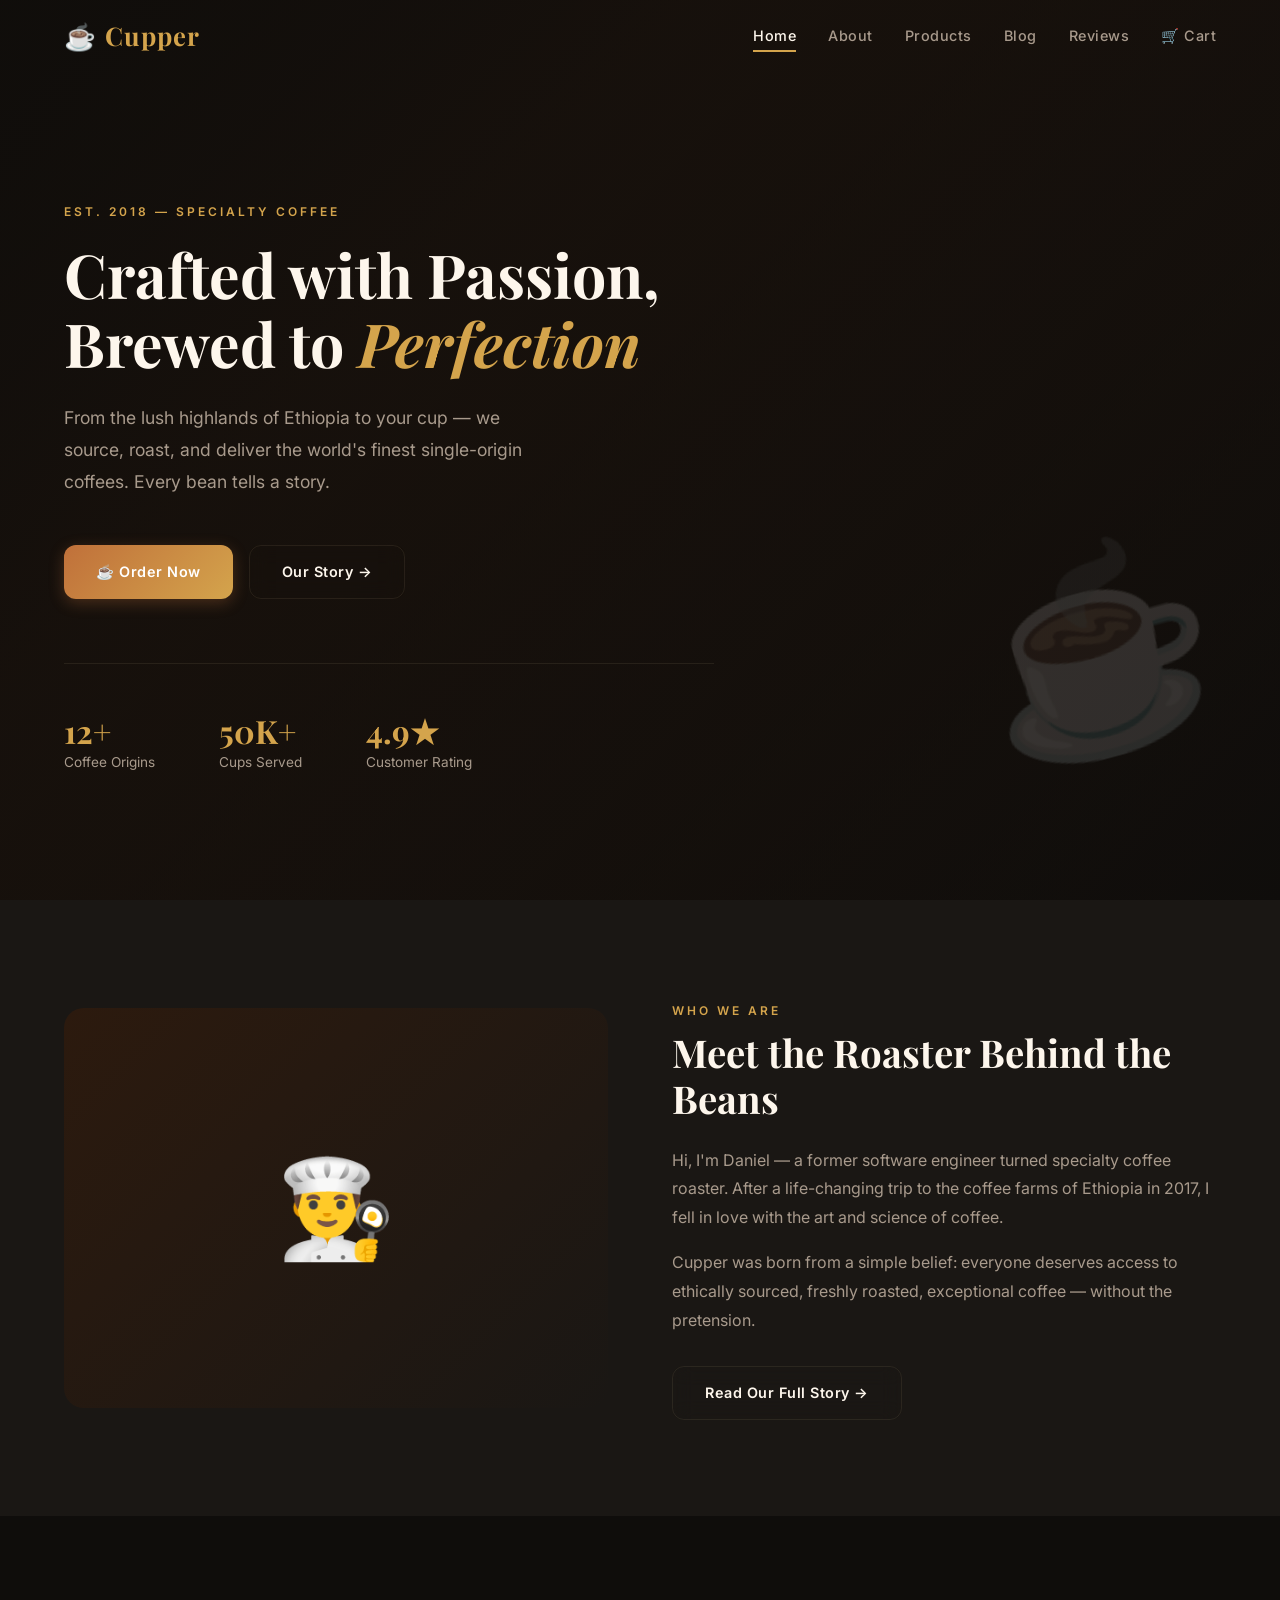
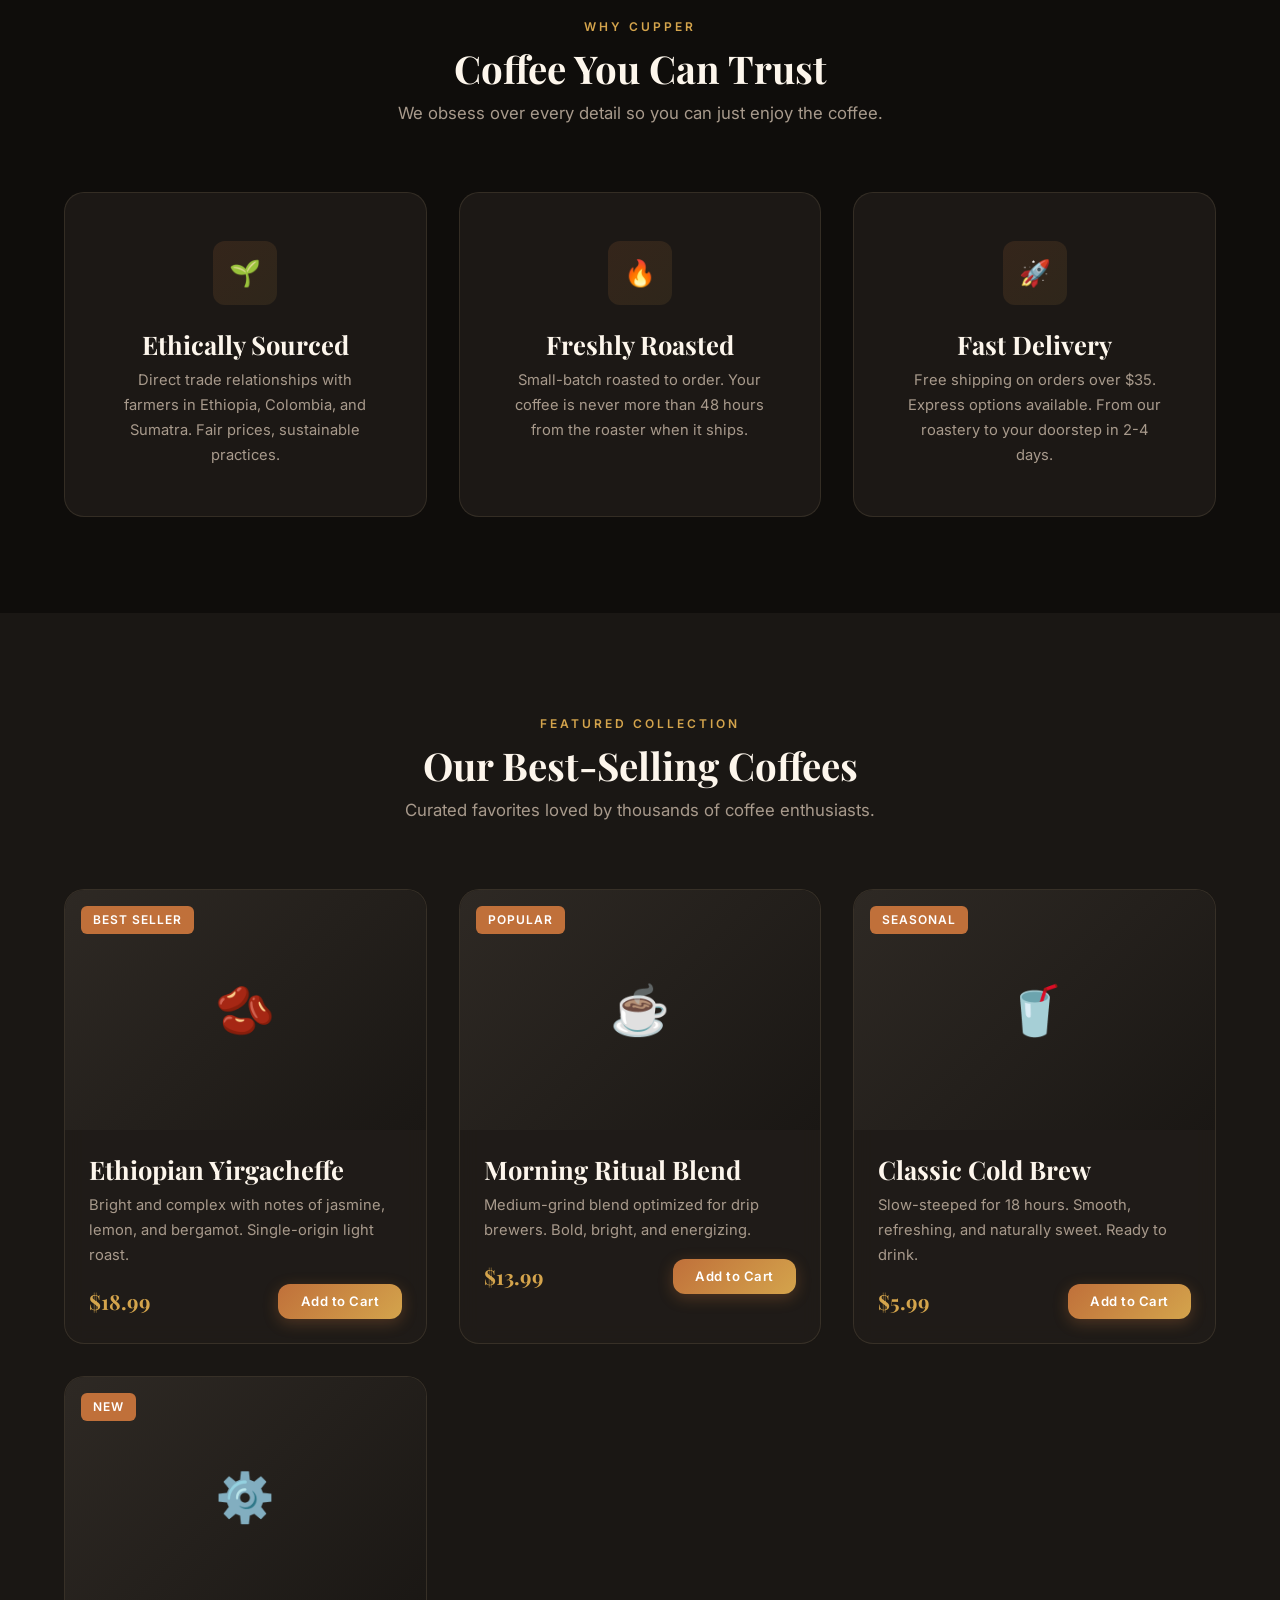
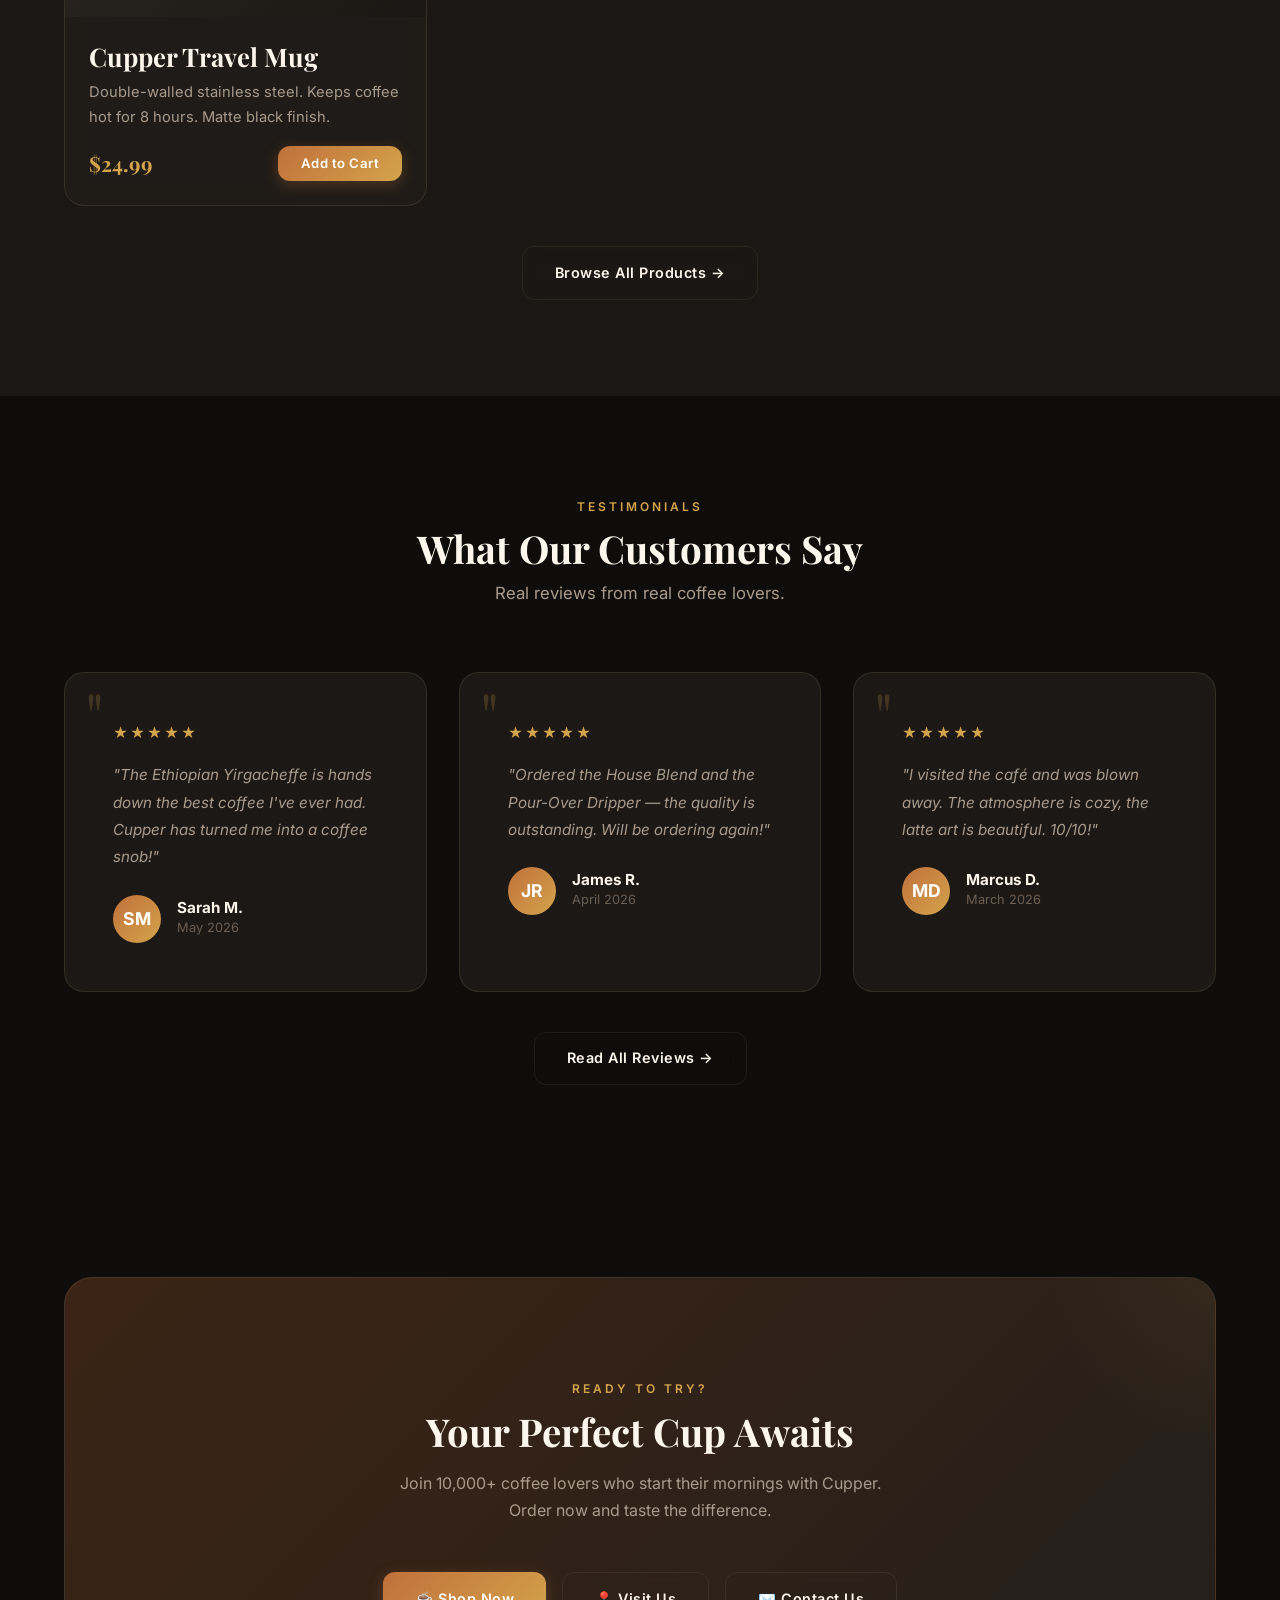
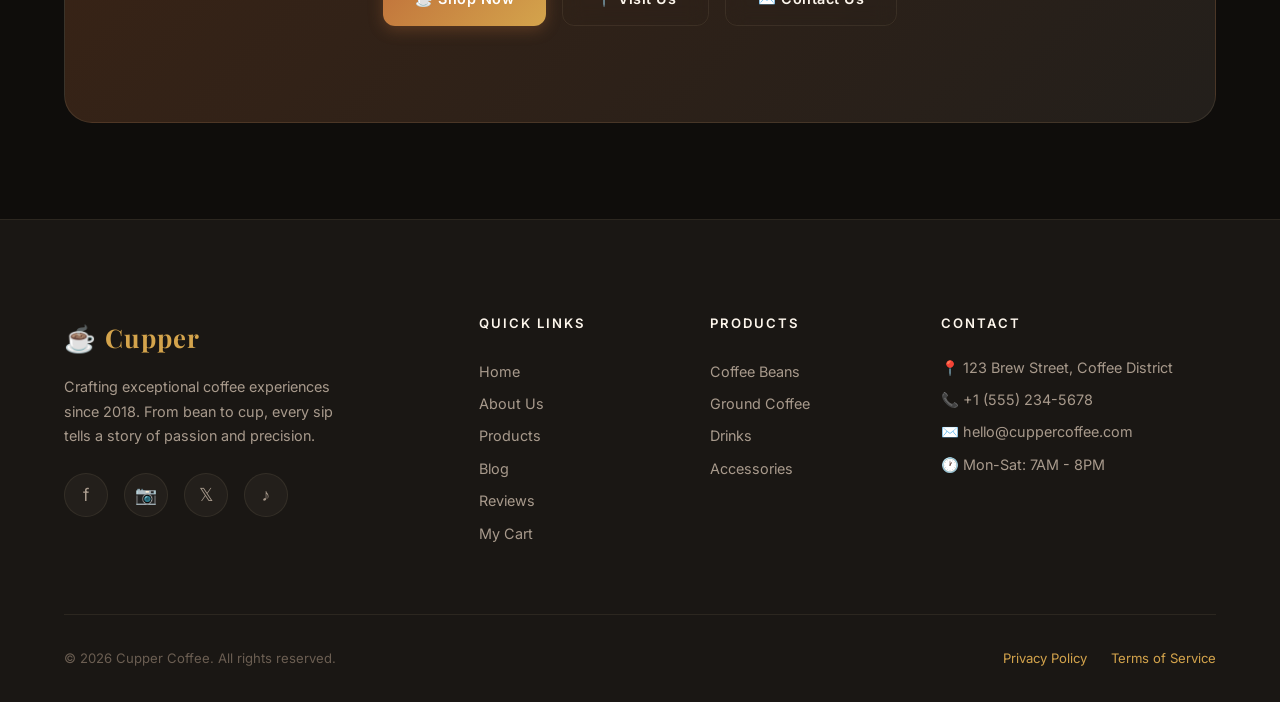
==== index.html @ 46d710af "Initial commit of Cupper Coffee frontend" ====
<!DOCTYPE html>
<html lang="en">
<head>
  <meta charset="UTF-8">
  <meta name="viewport" content="width=device-width, initial-scale=1.0">
  <meta name="description" content="Cupper Coffee — Exceptional specialty coffee, ethically sourced and freshly roasted. Order online or visit our café.">
  <title>Cupper Coffee — Specialty Coffee, Roasted Fresh</title>
  <link rel="stylesheet" href="css/style.css">
</head>
<body>

  <!-- HERO -->
  <section class="hero">
    <div class="hero-bg">
      <div style="width:100%;height:100%;background:linear-gradient(135deg, #1a1108 0%, #2c1a0e 30%, #0f0d0b 100%);"></div>
    </div>
    <div class="container">
      <div class="hero-content">
        <span class="section-label">Est. 2018 — Specialty Coffee</span>
        <h1>Crafted with Passion,<br>Brewed to <em>Perfection</em></h1>
        <p>From the lush highlands of Ethiopia to your cup — we source, roast, and deliver the world's finest single-origin coffees. Every bean tells a story.</p>
        <div class="hero-buttons">
          <a href="products.html" class="btn btn-primary">☕ Order Now</a>
          <a href="about.html" class="btn btn-secondary">Our Story →</a>
        </div>
        <div class="hero-stats">
          <div class="hero-stat">
            <h3>12+</h3>
            <p>Coffee Origins</p>
          </div>
          <div class="hero-stat">
            <h3>50K+</h3>
            <p>Cups Served</p>
          </div>
          <div class="hero-stat">
            <h3>4.9★</h3>
            <p>Customer Rating</p>
          </div>
        </div>
      </div>
    </div>
    <div class="hero-decor">☕</div>
  </section>

  <!-- ABOUT SNIPPET -->
  <section class="section" style="background: var(--color-bg-alt);">
    <div class="container">
      <div class="about-story animate-on-scroll">
        <div class="about-story-img" style="background: linear-gradient(135deg, #2c1a0e, #1a1714); display:flex; align-items:center; justify-content:center; font-size:6rem;">
          👨‍🍳
        </div>
        <div class="about-story-content">
          <span class="section-label">Who We Are</span>
          <h2>Meet the Roaster Behind the Beans</h2>
          <p>Hi, I'm Daniel — a former software engineer turned specialty coffee roaster. After a life-changing trip to the coffee farms of Ethiopia in 2017, I fell in love with the art and science of coffee.</p>
          <p>Cupper was born from a simple belief: everyone deserves access to ethically sourced, freshly roasted, exceptional coffee — without the pretension.</p>
          <a href="about.html" class="btn btn-secondary" style="margin-top:1rem;">Read Our Full Story →</a>
        </div>
      </div>
    </div>
  </section>

  <!-- WHY CHOOSE US -->
  <section class="section">
    <div class="container">
      <div class="section-header animate-on-scroll">
        <span class="section-label">Why Cupper</span>
        <h2>Coffee You Can Trust</h2>
        <p>We obsess over every detail so you can just enjoy the coffee.</p>
      </div>
      <div class="features-grid">
        <div class="feature-card animate-on-scroll">
          <div class="feature-icon">🌱</div>
          <h3>Ethically Sourced</h3>
          <p>Direct trade relationships with farmers in Ethiopia, Colombia, and Sumatra. Fair prices, sustainable practices.</p>
        </div>
        <div class="feature-card animate-on-scroll">
          <div class="feature-icon">🔥</div>
          <h3>Freshly Roasted</h3>
          <p>Small-batch roasted to order. Your coffee is never more than 48 hours from the roaster when it ships.</p>
        </div>
        <div class="feature-card animate-on-scroll">
          <div class="feature-icon">🚀</div>
          <h3>Fast Delivery</h3>
          <p>Free shipping on orders over $35. Express options available. From our roastery to your doorstep in 2-4 days.</p>
        </div>
      </div>
    </div>
  </section>

  <!-- FEATURED PRODUCTS -->
  <section class="section" style="background: var(--color-bg-alt);">
    <div class="container">
      <div class="section-header animate-on-scroll">
        <span class="section-label">Featured Collection</span>
        <h2>Our Best-Selling Coffees</h2>
        <p>Curated favorites loved by thousands of coffee enthusiasts.</p>
      </div>
      <div class="products-grid" id="featured-products">
        <!-- Filled by JS below -->
      </div>
      <div style="text-align:center; margin-top:2.5rem;" class="animate-on-scroll">
        <a href="products.html" class="btn btn-secondary">Browse All Products →</a>
      </div>
    </div>
  </section>

  <!-- CUSTOMER REVIEWS -->
  <section class="section">
    <div class="container">
      <div class="section-header animate-on-scroll">
        <span class="section-label">Testimonials</span>
        <h2>What Our Customers Say</h2>
        <p>Real reviews from real coffee lovers.</p>
      </div>
      <div class="reviews-grid" id="home-reviews">
        <!-- Filled by JS below -->
      </div>
      <div style="text-align:center; margin-top:2.5rem;" class="animate-on-scroll">
        <a href="reviews.html" class="btn btn-secondary">Read All Reviews →</a>
      </div>
    </div>
  </section>

  <!-- CTA BANNER -->
  <section class="section">
    <div class="container">
      <div class="cta-banner animate-on-scroll">
        <span class="section-label">Ready to Try?</span>
        <h2>Your Perfect Cup Awaits</h2>
        <p>Join 10,000+ coffee lovers who start their mornings with Cupper. Order now and taste the difference.</p>
        <div class="cta-buttons">
          <a href="products.html" class="btn btn-primary">☕ Shop Now</a>
          <a href="about.html#contact" class="btn btn-secondary">📍 Visit Us</a>
          <a href="about.html#contact" class="btn btn-secondary">✉️ Contact Us</a>
        </div>
      </div>
    </div>
  </section>

  <script src="js/main.js"></script>
  <script>
    // Featured Products (subset)
    const FEATURED = [
      {
        id: 'bean-01', name: 'Ethiopian Yirgacheffe', category: 'beans',
        price: 18.99, badge: 'Best Seller',
        description: 'Bright and complex with notes of jasmine, lemon, and bergamot. Single-origin light roast.'
      },
      {
        id: 'ground-01', name: 'Morning Ritual Blend', category: 'ground',
        price: 13.99, badge: 'Popular',
        description: 'Medium-grind blend optimized for drip brewers. Bold, bright, and energizing.'
      },
      {
        id: 'drink-01', name: 'Classic Cold Brew', category: 'drinks',
        price: 5.99, badge: 'Seasonal',
        description: 'Slow-steeped for 18 hours. Smooth, refreshing, and naturally sweet. Ready to drink.'
      },
      {
        id: 'acc-02', name: 'Cupper Travel Mug', category: 'accessories',
        price: 24.99, badge: 'New',
        description: 'Double-walled stainless steel. Keeps coffee hot for 8 hours. Matte black finish.'
      },
    ];

    const catEmoji = { beans: '🫘', ground: '☕', drinks: '🥤', accessories: '⚙️' };

    document.addEventListener('DOMContentLoaded', () => {
      // Render featured products
      const grid = document.getElementById('featured-products');
      if (grid) {
        grid.innerHTML = FEATURED.map(p => `
          <div class="card product-card animate-on-scroll">
            <div style="position:relative;">
              <div class="card-img" style="background:linear-gradient(135deg,#2e2924,#1a1714);display:flex;align-items:center;justify-content:center;font-size:3rem;">
                ${catEmoji[p.category] || '☕'}
              </div>
              ${p.badge ? `<span class="product-badge">${p.badge}</span>` : ''}
            </div>
            <div class="card-body">
              <h3>${p.name}</h3>
              <p>${p.description}</p>
              <div class="card-footer">
                <span class="card-price">$${p.price.toFixed(2)}</span>
                <button class="btn btn-primary btn-sm" onclick="addToCart(${JSON.stringify(p).replace(/"/g, '&quot;')})">Add to Cart</button>
              </div>
            </div>
          </div>
        `).join('');
      }

      // Render home reviews
      const reviews = [
        { name: 'Sarah M.', initials: 'SM', rating: 5, date: 'May 2026', text: 'The Ethiopian Yirgacheffe is hands down the best coffee I\'ve ever had. Cupper has turned me into a coffee snob!' },
        { name: 'James R.', initials: 'JR', rating: 5, date: 'April 2026', text: 'Ordered the House Blend and the Pour-Over Dripper — the quality is outstanding. Will be ordering again!' },
        { name: 'Marcus D.', initials: 'MD', rating: 5, date: 'March 2026', text: 'I visited the café and was blown away. The atmosphere is cozy, the latte art is beautiful. 10/10!' },
      ];

      const revGrid = document.getElementById('home-reviews');
      if (revGrid) {
        revGrid.innerHTML = reviews.map(r => `
          <div class="review-card animate-on-scroll">
            <div class="review-stars">${'★'.repeat(r.rating)}${'☆'.repeat(5 - r.rating)}</div>
            <p class="review-text">"${r.text}"</p>
            <div class="review-author">
              <div class="review-avatar">${r.initials}</div>
              <div class="review-author-info">
                <h4>${r.name}</h4>
                <p>${r.date}</p>
              </div>
            </div>
          </div>
        `).join('');
      }

      initScrollAnimations();
    });
  </script>
</body>
</html>
---- css/style.css ----
/* ============================================================
   CUPPER COFFEE — Design System & Global Styles
   ============================================================ */

@import url('https://fonts.googleapis.com/css2?family=Playfair+Display:ital,wght@0,400;0,600;0,700;1,400&family=Inter:wght@300;400;500;600;700&display=swap');

/* --- CSS Custom Properties --- */
:root {
  /* Colors */
  --color-bg:         #0f0d0b;
  --color-bg-alt:     #1a1714;
  --color-surface:    #231f1b;
  --color-surface-hover: #2e2924;
  --color-border:     rgba(255, 220, 180, 0.08);
  --color-text:       #f5efe8;
  --color-text-muted: #a89a8c;
  --color-text-dim:   #6b5e52;
  --color-cream:      #fdf6ec;
  --color-gold:       #d4a44c;
  --color-gold-light: #e8c97a;
  --color-espresso:   #3c2415;
  --color-latte:      #c8a882;
  --color-accent:     #c0703a;
  --color-accent-hover: #d48044;
  --color-success:    #5a9e6f;
  --color-danger:     #c0503a;

  /* Typography */
  --font-heading: 'Playfair Display', Georgia, serif;
  --font-body:    'Inter', -apple-system, sans-serif;

  /* Spacing */
  --space-xs: 0.25rem;
  --space-sm: 0.5rem;
  --space-md: 1rem;
  --space-lg: 1.5rem;
  --space-xl: 2rem;
  --space-2xl: 3rem;
  --space-3xl: 4rem;
  --space-4xl: 6rem;

  /* Sizing */
  --max-width: 1200px;
  --nav-height: 72px;

  /* Effects */
  --radius-sm: 6px;
  --radius-md: 12px;
  --radius-lg: 20px;
  --radius-xl: 28px;
  --shadow-sm: 0 2px 8px rgba(0,0,0,0.2);
  --shadow-md: 0 4px 20px rgba(0,0,0,0.3);
  --shadow-lg: 0 8px 40px rgba(0,0,0,0.4);
  --glass-bg: rgba(35, 31, 27, 0.7);
  --glass-border: rgba(255, 220, 180, 0.1);
  --transition: 0.3s cubic-bezier(0.4, 0, 0.2, 1);
}

/* --- Reset & Base --- */
*, *::before, *::after {
  margin: 0;
  padding: 0;
  box-sizing: border-box;
}

html {
  scroll-behavior: smooth;
  font-size: 16px;
}

body {
  font-family: var(--font-body);
  background-color: var(--color-bg);
  color: var(--color-text);
  line-height: 1.7;
  overflow-x: hidden;
  -webkit-font-smoothing: antialiased;
}

a {
  color: var(--color-gold);
  text-decoration: none;
  transition: color var(--transition);
}
a:hover { color: var(--color-gold-light); }

img {
  max-width: 100%;
  height: auto;
  display: block;
}

button {
  cursor: pointer;
  border: none;
  font-family: var(--font-body);
}

ul { list-style: none; }

h1, h2, h3, h4 {
  font-family: var(--font-heading);
  font-weight: 700;
  line-height: 1.2;
  color: var(--color-cream);
}

h1 { font-size: clamp(2.2rem, 5vw, 3.8rem); }
h2 { font-size: clamp(1.6rem, 3.5vw, 2.4rem); }
h3 { font-size: clamp(1.2rem, 2.5vw, 1.6rem); }
h4 { font-size: 1.1rem; }

.container {
  width: 100%;
  max-width: var(--max-width);
  margin: 0 auto;
  padding: 0 var(--space-lg);
}

.section {
  padding: var(--space-4xl) 0;
}

.section-header {
  text-align: center;
  margin-bottom: var(--space-3xl);
}

.section-header p {
  color: var(--color-text-muted);
  margin-top: var(--space-sm);
  font-size: 1.05rem;
  max-width: 600px;
  margin-left: auto;
  margin-right: auto;
}

.section-label {
  display: inline-block;
  font-size: 0.75rem;
  font-weight: 600;
  text-transform: uppercase;
  letter-spacing: 3px;
  color: var(--color-gold);
  margin-bottom: var(--space-sm);
}

/* ============================================================
   NAVIGATION
   ============================================================ */
#site-nav {
  position: fixed;
  top: 0;
  left: 0;
  right: 0;
  height: var(--nav-height);
  z-index: 1000;
  transition: background var(--transition), box-shadow var(--transition);
}

#site-nav.scrolled {
  background: rgba(15, 13, 11, 0.95);
  backdrop-filter: blur(20px);
  box-shadow: 0 1px 20px rgba(0,0,0,0.4);
}

.nav-inner {
  display: flex;
  align-items: center;
  justify-content: space-between;
  height: 100%;
  max-width: var(--max-width);
  margin: 0 auto;
  padding: 0 var(--space-lg);
}

.nav-logo {
  font-family: var(--font-heading);
  font-size: 1.6rem;
  font-weight: 700;
  color: var(--color-cream);
  letter-spacing: 1px;
  display: flex;
  align-items: center;
  gap: var(--space-sm);
}

.nav-logo span {
  color: var(--color-gold);
}

.nav-links {
  display: flex;
  align-items: center;
  gap: var(--space-xl);
}

.nav-links a {
  color: var(--color-text-muted);
  font-size: 0.9rem;
  font-weight: 500;
  letter-spacing: 0.5px;
  position: relative;
  transition: color var(--transition);
}

.nav-links a:hover,
.nav-links a.active {
  color: var(--color-cream);
}

.nav-links a::after {
  content: '';
  position: absolute;
  bottom: -4px;
  left: 0;
  width: 0;
  height: 2px;
  background: var(--color-gold);
  transition: width var(--transition);
}

.nav-links a:hover::after,
.nav-links a.active::after {
  width: 100%;
}

.nav-cart {
  position: relative;
  display: flex;
  align-items: center;
  gap: var(--space-xs);
  color: var(--color-text-muted);
  font-size: 0.9rem;
  font-weight: 500;
  cursor: pointer;
  transition: color var(--transition);
}

.nav-cart:hover { color: var(--color-cream); }

.cart-badge {
  position: absolute;
  top: -8px;
  right: -12px;
  background: var(--color-accent);
  color: #fff;
  font-size: 0.65rem;
  font-weight: 700;
  width: 18px;
  height: 18px;
  border-radius: 50%;
  display: flex;
  align-items: center;
  justify-content: center;
  opacity: 0;
  transform: scale(0);
  transition: all var(--transition);
}

.cart-badge.visible {
  opacity: 1;
  transform: scale(1);
}

/* Hamburger */
.nav-hamburger {
  display: none;
  flex-direction: column;
  gap: 5px;
  background: none;
  padding: 4px;
}

.nav-hamburger span {
  display: block;
  width: 24px;
  height: 2px;
  background: var(--color-text);
  transition: all var(--transition);
  border-radius: 2px;
}

.nav-hamburger.open span:nth-child(1) {
  transform: rotate(45deg) translate(5px, 5px);
}
.nav-hamburger.open span:nth-child(2) {
  opacity: 0;
}
.nav-hamburger.open span:nth-child(3) {
  transform: rotate(-45deg) translate(5px, -5px);
}

/* Mobile Nav */
.nav-mobile {
  display: none;
  position: fixed;
  top: var(--nav-height);
  left: 0;
  right: 0;
  bottom: 0;
  background: rgba(15, 13, 11, 0.98);
  backdrop-filter: blur(20px);
  flex-direction: column;
  align-items: center;
  justify-content: center;
  gap: var(--space-xl);
  z-index: 999;
}

.nav-mobile.open {
  display: flex;
  animation: fadeIn 0.3s ease;
}

.nav-mobile a {
  font-family: var(--font-heading);
  font-size: 1.8rem;
  color: var(--color-text-muted);
  transition: color var(--transition);
}

.nav-mobile a:hover { color: var(--color-cream); }

@media (max-width: 768px) {
  .nav-links { display: none; }
  .nav-hamburger { display: flex; }
}

/* ============================================================
   BUTTONS
   ============================================================ */
.btn {
  display: inline-flex;
  align-items: center;
  gap: var(--space-sm);
  padding: 0.85rem 2rem;
  font-size: 0.9rem;
  font-weight: 600;
  letter-spacing: 0.5px;
  border-radius: var(--radius-md);
  transition: all var(--transition);
}

.btn-primary {
  background: linear-gradient(135deg, var(--color-accent), var(--color-gold));
  color: #fff;
  box-shadow: 0 4px 15px rgba(192, 112, 58, 0.3);
}

.btn-primary:hover {
  transform: translateY(-2px);
  box-shadow: 0 6px 25px rgba(192, 112, 58, 0.4);
  color: #fff;
}

.btn-secondary {
  background: transparent;
  color: var(--color-cream);
  border: 1px solid var(--color-border);
  backdrop-filter: blur(10px);
}

.btn-secondary:hover {
  background: rgba(255, 220, 180, 0.05);
  border-color: var(--color-gold);
  color: var(--color-gold);
  transform: translateY(-2px);
}

.btn-sm {
  padding: 0.6rem 1.4rem;
  font-size: 0.82rem;
}

.btn-icon {
  width: 44px;
  height: 44px;
  padding: 0;
  display: inline-flex;
  align-items: center;
  justify-content: center;
  border-radius: 50%;
  background: var(--color-surface);
  color: var(--color-text-muted);
  border: 1px solid var(--color-border);
  transition: all var(--transition);
}

.btn-icon:hover {
  background: var(--color-surface-hover);
  color: var(--color-gold);
  border-color: var(--color-gold);
}

/* ============================================================
   CARDS
   ============================================================ */
.card {
  background: var(--glass-bg);
  border: 1px solid var(--glass-border);
  border-radius: var(--radius-lg);
  overflow: hidden;
  transition: all var(--transition);
  backdrop-filter: blur(10px);
}

.card:hover {
  transform: translateY(-6px);
  box-shadow: var(--shadow-lg);
  border-color: rgba(212, 164, 76, 0.15);
}

.card-img {
  width: 100%;
  height: 220px;
  object-fit: cover;
}

.card-body {
  padding: var(--space-lg);
}

.card-body h3 {
  margin-bottom: var(--space-sm);
}

.card-body p {
  color: var(--color-text-muted);
  font-size: 0.92rem;
  margin-bottom: var(--space-md);
}

.card-price {
  font-family: var(--font-heading);
  font-size: 1.3rem;
  color: var(--color-gold);
  font-weight: 700;
}

.card-footer {
  display: flex;
  align-items: center;
  justify-content: space-between;
  margin-top: var(--space-md);
}

/* ============================================================
   HERO SECTION
   ============================================================ */
.hero {
  position: relative;
  min-height: 100vh;
  display: flex;
  align-items: center;
  overflow: hidden;
}

.hero-bg {
  position: absolute;
  inset: 0;
  z-index: 0;
}

.hero-bg img {
  width: 100%;
  height: 100%;
  object-fit: cover;
}

.hero-bg::after {
  content: '';
  position: absolute;
  inset: 0;
  background: linear-gradient(
    135deg,
    rgba(15, 13, 11, 0.92) 0%,
    rgba(15, 13, 11, 0.7) 40%,
    rgba(15, 13, 11, 0.5) 100%
  );
}

.hero-content {
  position: relative;
  z-index: 1;
  max-width: 650px;
  padding-top: var(--nav-height);
}

.hero-content .section-label {
  margin-bottom: var(--space-md);
}

.hero-content h1 {
  margin-bottom: var(--space-lg);
  line-height: 1.15;
}

.hero-content h1 em {
  font-style: italic;
  color: var(--color-gold);
}

.hero-content p {
  font-size: 1.1rem;
  color: var(--color-text-muted);
  margin-bottom: var(--space-2xl);
  max-width: 500px;
  line-height: 1.8;
}

.hero-buttons {
  display: flex;
  gap: var(--space-md);
  flex-wrap: wrap;
}

.hero-stats {
  display: flex;
  gap: var(--space-3xl);
  margin-top: var(--space-3xl);
  padding-top: var(--space-2xl);
  border-top: 1px solid var(--color-border);
}

.hero-stat h3 {
  font-size: 2rem;
  color: var(--color-gold);
}

.hero-stat p {
  font-size: 0.85rem;
  color: var(--color-text-muted);
  margin-bottom: 0;
}

/* Floating beans decoration */
.hero-decor {
  position: absolute;
  right: 5%;
  bottom: 10%;
  z-index: 1;
  opacity: 0.15;
  font-size: 12rem;
  color: var(--color-gold);
  transform: rotate(-15deg);
}

/* ============================================================
   FEATURES / WHY CHOOSE US
   ============================================================ */
.features-grid {
  display: grid;
  grid-template-columns: repeat(auto-fit, minmax(280px, 1fr));
  gap: var(--space-xl);
}

.feature-card {
  text-align: center;
  padding: var(--space-2xl);
  background: var(--glass-bg);
  border: 1px solid var(--glass-border);
  border-radius: var(--radius-lg);
  transition: all var(--transition);
}

.feature-card:hover {
  transform: translateY(-4px);
  border-color: rgba(212, 164, 76, 0.2);
}

.feature-icon {
  width: 64px;
  height: 64px;
  margin: 0 auto var(--space-lg);
  display: flex;
  align-items: center;
  justify-content: center;
  background: linear-gradient(135deg, rgba(192, 112, 58, 0.15), rgba(212, 164, 76, 0.1));
  border-radius: var(--radius-md);
  font-size: 1.6rem;
}

.feature-card h3 {
  margin-bottom: var(--space-sm);
}

.feature-card p {
  color: var(--color-text-muted);
  font-size: 0.92rem;
}

/* ============================================================
   PRODUCT GRID
   ============================================================ */
.products-grid {
  display: grid;
  grid-template-columns: repeat(auto-fill, minmax(270px, 1fr));
  gap: var(--space-xl);
}

.product-card .card-img {
  height: 240px;
  position: relative;
}

.product-badge {
  position: absolute;
  top: var(--space-md);
  left: var(--space-md);
  background: var(--color-accent);
  color: #fff;
  padding: 4px 12px;
  border-radius: var(--radius-sm);
  font-size: 0.75rem;
  font-weight: 600;
  text-transform: uppercase;
  letter-spacing: 1px;
}

/* Filter tabs */
.filter-tabs {
  display: flex;
  gap: var(--space-sm);
  justify-content: center;
  margin-bottom: var(--space-2xl);
  flex-wrap: wrap;
}

.filter-tab {
  padding: 0.6rem 1.6rem;
  background: transparent;
  color: var(--color-text-muted);
  border: 1px solid var(--color-border);
  border-radius: 50px;
  font-size: 0.85rem;
  font-weight: 500;
  transition: all var(--transition);
}

.filter-tab:hover,
.filter-tab.active {
  background: var(--color-accent);
  color: #fff;
  border-color: var(--color-accent);
}

/* ============================================================
   REVIEWS / TESTIMONIALS
   ============================================================ */
.reviews-grid {
  display: grid;
  grid-template-columns: repeat(auto-fit, minmax(320px, 1fr));
  gap: var(--space-xl);
}

.review-card {
  padding: var(--space-2xl);
  background: var(--glass-bg);
  border: 1px solid var(--glass-border);
  border-radius: var(--radius-lg);
  position: relative;
}

.review-card::before {
  content: '"';
  font-family: var(--font-heading);
  font-size: 4rem;
  color: var(--color-gold);
  opacity: 0.2;
  position: absolute;
  top: 10px;
  left: 20px;
  line-height: 1;
}

.review-stars {
  color: var(--color-gold);
  font-size: 0.9rem;
  margin-bottom: var(--space-md);
  letter-spacing: 2px;
}

.review-text {
  color: var(--color-text-muted);
  font-size: 0.95rem;
  font-style: italic;
  margin-bottom: var(--space-lg);
  line-height: 1.8;
}

.review-author {
  display: flex;
  align-items: center;
  gap: var(--space-md);
}

.review-avatar {
  width: 48px;
  height: 48px;
  border-radius: 50%;
  background: linear-gradient(135deg, var(--color-accent), var(--color-gold));
  display: flex;
  align-items: center;
  justify-content: center;
  font-weight: 700;
  font-size: 1.1rem;
  color: #fff;
}

.review-author-info h4 {
  font-family: var(--font-body);
  font-size: 0.95rem;
}

.review-author-info p {
  font-size: 0.8rem;
  color: var(--color-text-dim);
}

/* ============================================================
   CTA BANNER
   ============================================================ */
.cta-banner {
  background: linear-gradient(135deg, var(--color-espresso), var(--color-surface));
  border: 1px solid var(--glass-border);
  border-radius: var(--radius-xl);
  padding: var(--space-4xl) var(--space-2xl);
  text-align: center;
  position: relative;
  overflow: hidden;
}

.cta-banner::before {
  content: '';
  position: absolute;
  top: -50%;
  right: -20%;
  width: 400px;
  height: 400px;
  background: radial-gradient(circle, rgba(212, 164, 76, 0.08), transparent 70%);
  border-radius: 50%;
}

.cta-banner h2 {
  margin-bottom: var(--space-md);
  position: relative;
}

.cta-banner p {
  color: var(--color-text-muted);
  margin-bottom: var(--space-2xl);
  max-width: 500px;
  margin-left: auto;
  margin-right: auto;
  position: relative;
}

.cta-buttons {
  display: flex;
  gap: var(--space-md);
  justify-content: center;
  flex-wrap: wrap;
  position: relative;
}

/* ============================================================
   ABOUT PAGE
   ============================================================ */
.page-hero {
  padding: calc(var(--nav-height) + var(--space-4xl)) 0 var(--space-3xl);
  text-align: center;
  position: relative;
  background: linear-gradient(180deg, var(--color-bg-alt) 0%, var(--color-bg) 100%);
}

.page-hero .section-label {
  margin-bottom: var(--space-md);
}

.page-hero p {
  color: var(--color-text-muted);
  max-width: 600px;
  margin: var(--space-md) auto 0;
  font-size: 1.05rem;
}

.about-story {
  display: grid;
  grid-template-columns: 1fr 1fr;
  gap: var(--space-3xl);
  align-items: center;
}

.about-story-img {
  border-radius: var(--radius-lg);
  overflow: hidden;
  height: 400px;
}

.about-story-img img {
  width: 100%;
  height: 100%;
  object-fit: cover;
}

.about-story-content h2 {
  margin-bottom: var(--space-lg);
}

.about-story-content p {
  color: var(--color-text-muted);
  margin-bottom: var(--space-md);
  line-height: 1.8;
}

.process-steps {
  display: grid;
  grid-template-columns: repeat(auto-fit, minmax(240px, 1fr));
  gap: var(--space-xl);
}

.process-step {
  text-align: center;
  padding: var(--space-2xl);
  background: var(--glass-bg);
  border: 1px solid var(--glass-border);
  border-radius: var(--radius-lg);
  position: relative;
}

.step-number {
  font-family: var(--font-heading);
  font-size: 2.5rem;
  font-weight: 700;
  color: var(--color-gold);
  opacity: 0.3;
  margin-bottom: var(--space-sm);
}

.process-step h3 {
  margin-bottom: var(--space-sm);
}

.process-step p {
  color: var(--color-text-muted);
  font-size: 0.9rem;
}

.values-grid {
  display: grid;
  grid-template-columns: repeat(auto-fit, minmax(250px, 1fr));
  gap: var(--space-xl);
}

.value-card {
  padding: var(--space-2xl);
  background: var(--glass-bg);
  border: 1px solid var(--glass-border);
  border-radius: var(--radius-lg);
  text-align: center;
}

.value-icon {
  font-size: 2rem;
  margin-bottom: var(--space-md);
}

.value-card h3 {
  margin-bottom: var(--space-sm);
}

.value-card p {
  color: var(--color-text-muted);
  font-size: 0.9rem;
}

/* Contact Info */
.contact-grid {
  display: grid;
  grid-template-columns: 1fr 1fr;
  gap: var(--space-2xl);
}

.contact-info-list {
  display: flex;
  flex-direction: column;
  gap: var(--space-lg);
}

.contact-item {
  display: flex;
  align-items: flex-start;
  gap: var(--space-md);
}

.contact-icon {
  width: 48px;
  height: 48px;
  background: linear-gradient(135deg, rgba(192, 112, 58, 0.15), rgba(212, 164, 76, 0.1));
  border-radius: var(--radius-md);
  display: flex;
  align-items: center;
  justify-content: center;
  font-size: 1.2rem;
  flex-shrink: 0;
}

.contact-item h4 {
  font-family: var(--font-body);
  font-size: 0.85rem;
  color: var(--color-text-dim);
  font-weight: 500;
  margin-bottom: 2px;
}

.contact-item p {
  color: var(--color-text);
  font-size: 0.95rem;
}

.map-container {
  border-radius: var(--radius-lg);
  overflow: hidden;
  border: 1px solid var(--glass-border);
  height: 100%;
  min-height: 300px;
}

.map-container iframe {
  width: 100%;
  height: 100%;
  border: none;
  filter: grayscale(0.5) contrast(1.1);
}

.social-links {
  display: flex;
  gap: var(--space-md);
  margin-top: var(--space-lg);
}

.social-link {
  width: 44px;
  height: 44px;
  display: flex;
  align-items: center;
  justify-content: center;
  border-radius: 50%;
  background: var(--color-surface);
  border: 1px solid var(--color-border);
  color: var(--color-text-muted);
  font-size: 1.1rem;
  transition: all var(--transition);
}

.social-link:hover {
  background: var(--color-accent);
  color: #fff;
  border-color: var(--color-accent);
  transform: translateY(-3px);
}

/* ============================================================
   ORDER / CART PAGE
   ============================================================ */
.cart-layout {
  display: grid;
  grid-template-columns: 1.5fr 1fr;
  gap: var(--space-2xl);
  align-items: start;
}

.cart-items {
  display: flex;
  flex-direction: column;
  gap: var(--space-md);
}

.cart-item {
  display: flex;
  gap: var(--space-lg);
  padding: var(--space-lg);
  background: var(--glass-bg);
  border: 1px solid var(--glass-border);
  border-radius: var(--radius-md);
  align-items: center;
}

.cart-item-img {
  width: 80px;
  height: 80px;
  border-radius: var(--radius-sm);
  object-fit: cover;
  flex-shrink: 0;
}

.cart-item-info {
  flex: 1;
}

.cart-item-info h4 {
  font-family: var(--font-body);
  margin-bottom: 4px;
}

.cart-item-info p {
  font-size: 0.85rem;
  color: var(--color-text-muted);
}

.cart-item-price {
  color: var(--color-gold);
  font-weight: 600;
  font-size: 1.1rem;
}

.quantity-control {
  display: flex;
  align-items: center;
  gap: var(--space-sm);
  background: var(--color-surface);
  border-radius: var(--radius-sm);
  padding: 2px;
}

.quantity-control button {
  width: 32px;
  height: 32px;
  background: transparent;
  color: var(--color-text);
  border-radius: var(--radius-sm);
  font-size: 1rem;
  display: flex;
  align-items: center;
  justify-content: center;
  transition: background var(--transition);
}

.quantity-control button:hover {
  background: var(--color-surface-hover);
}

.quantity-control span {
  min-width: 24px;
  text-align: center;
  font-weight: 600;
}

.cart-remove {
  background: none;
  color: var(--color-text-dim);
  font-size: 1.2rem;
  padding: var(--space-sm);
  transition: color var(--transition);
}

.cart-remove:hover {
  color: var(--color-danger);
}

.cart-empty {
  text-align: center;
  padding: var(--space-4xl) var(--space-xl);
  color: var(--color-text-muted);
}

.cart-empty-icon {
  font-size: 4rem;
  margin-bottom: var(--space-lg);
  opacity: 0.3;
}

.cart-empty h3 {
  margin-bottom: var(--space-md);
  color: var(--color-text-muted);
}

/* Checkout Summary */
.checkout-summary {
  background: var(--glass-bg);
  border: 1px solid var(--glass-border);
  border-radius: var(--radius-lg);
  padding: var(--space-2xl);
  position: sticky;
  top: calc(var(--nav-height) + var(--space-lg));
}

.checkout-summary h3 {
  margin-bottom: var(--space-lg);
  padding-bottom: var(--space-md);
  border-bottom: 1px solid var(--color-border);
}

.summary-row {
  display: flex;
  justify-content: space-between;
  margin-bottom: var(--space-md);
  font-size: 0.95rem;
}

.summary-row.total {
  font-size: 1.2rem;
  font-weight: 700;
  color: var(--color-cream);
  padding-top: var(--space-md);
  border-top: 1px solid var(--color-border);
  margin-top: var(--space-md);
}

.summary-row span:last-child {
  color: var(--color-text);
}

.summary-row.total span:last-child {
  color: var(--color-gold);
}

/* Checkout Form */
.checkout-form {
  margin-top: var(--space-xl);
}

.form-group {
  margin-bottom: var(--space-md);
}

.form-group label {
  display: block;
  font-size: 0.82rem;
  color: var(--color-text-muted);
  margin-bottom: var(--space-xs);
  font-weight: 500;
}

.form-group input,
.form-group select,
.form-group textarea {
  width: 100%;
  padding: 0.75rem 1rem;
  background: var(--color-surface);
  border: 1px solid var(--color-border);
  border-radius: var(--radius-sm);
  color: var(--color-text);
  font-family: var(--font-body);
  font-size: 0.92rem;
  transition: border-color var(--transition);
}

.form-group input:focus,
.form-group select:focus,
.form-group textarea:focus {
  outline: none;
  border-color: var(--color-gold);
}

.form-group textarea {
  resize: vertical;
  min-height: 80px;
}

.form-row {
  display: grid;
  grid-template-columns: 1fr 1fr;
  gap: var(--space-md);
}

.shipping-options {
  display: flex;
  flex-direction: column;
  gap: var(--space-sm);
}

.shipping-option {
  display: flex;
  align-items: center;
  gap: var(--space-md);
  padding: var(--space-md);
  background: var(--color-surface);
  border: 1px solid var(--color-border);
  border-radius: var(--radius-sm);
  cursor: pointer;
  transition: border-color var(--transition);
}

.shipping-option:hover,
.shipping-option.selected {
  border-color: var(--color-gold);
}

.shipping-option input[type="radio"] {
  accent-color: var(--color-gold);
}

.shipping-option-info h4 {
  font-family: var(--font-body);
  font-size: 0.9rem;
}

.shipping-option-info p {
  font-size: 0.8rem;
  color: var(--color-text-muted);
}

.shipping-option-price {
  margin-left: auto;
  color: var(--color-gold);
  font-weight: 600;
}

.payment-placeholder {
  padding: var(--space-xl);
  background: var(--color-surface);
  border: 2px dashed var(--color-border);
  border-radius: var(--radius-md);
  text-align: center;
  color: var(--color-text-dim);
  font-size: 0.9rem;
}

.payment-placeholder p:first-child {
  font-size: 1.5rem;
  margin-bottom: var(--space-sm);
}

/* ============================================================
   BLOG
   ============================================================ */
.blog-grid {
  display: grid;
  grid-template-columns: repeat(auto-fill, minmax(340px, 1fr));
  gap: var(--space-xl);
}

.blog-card .card-img {
  height: 200px;
}

.blog-meta {
  display: flex;
  align-items: center;
  gap: var(--space-md);
  margin-bottom: var(--space-md);
  font-size: 0.8rem;
  color: var(--color-text-dim);
}

.blog-tag {
  display: inline-block;
  padding: 3px 10px;
  background: rgba(192, 112, 58, 0.15);
  color: var(--color-accent);
  border-radius: 50px;
  font-size: 0.72rem;
  font-weight: 600;
  text-transform: uppercase;
  letter-spacing: 0.5px;
}

.blog-card h3 {
  margin-bottom: var(--space-sm);
  transition: color var(--transition);
}

.blog-card:hover h3 {
  color: var(--color-gold);
}

.blog-excerpt {
  color: var(--color-text-muted);
  font-size: 0.9rem;
  display: -webkit-box;
  -webkit-line-clamp: 3;
  -webkit-box-orient: vertical;
  overflow: hidden;
}

.read-more {
  display: inline-flex;
  align-items: center;
  gap: var(--space-xs);
  margin-top: var(--space-md);
  font-size: 0.85rem;
  font-weight: 600;
  color: var(--color-gold);
}

.read-more:hover {
  gap: var(--space-sm);
}

/* ============================================================
   REVIEWS PAGE
   ============================================================ */
.reviews-stats {
  display: flex;
  align-items: center;
  gap: var(--space-3xl);
  padding: var(--space-2xl);
  background: var(--glass-bg);
  border: 1px solid var(--glass-border);
  border-radius: var(--radius-lg);
  margin-bottom: var(--space-3xl);
  flex-wrap: wrap;
  justify-content: center;
}

.rating-big {
  text-align: center;
}

.rating-big h2 {
  font-size: 3.5rem;
  color: var(--color-gold);
  line-height: 1;
}

.rating-big .review-stars {
  margin-top: var(--space-sm);
}

.rating-big p {
  font-size: 0.85rem;
  color: var(--color-text-dim);
  margin-top: var(--space-xs);
}

.rating-bars {
  flex: 1;
  min-width: 250px;
  max-width: 400px;
}

.rating-bar-row {
  display: flex;
  align-items: center;
  gap: var(--space-md);
  margin-bottom: var(--space-sm);
  font-size: 0.85rem;
  color: var(--color-text-muted);
}

.rating-bar-row span:first-child {
  width: 30px;
  text-align: right;
}

.rating-bar {
  flex: 1;
  height: 8px;
  background: var(--color-surface);
  border-radius: 4px;
  overflow: hidden;
}

.rating-bar-fill {
  height: 100%;
  background: linear-gradient(90deg, var(--color-accent), var(--color-gold));
  border-radius: 4px;
  transition: width 1s ease;
}

.rating-bar-row span:last-child {
  width: 30px;
  color: var(--color-text-dim);
}

.review-photos {
  display: grid;
  grid-template-columns: repeat(auto-fill, minmax(150px, 1fr));
  gap: var(--space-md);
  margin-bottom: var(--space-3xl);
}

.review-photo {
  height: 150px;
  border-radius: var(--radius-md);
  overflow: hidden;
  border: 1px solid var(--glass-border);
  transition: transform var(--transition);
}

.review-photo:hover {
  transform: scale(1.05);
}

.review-photo img {
  width: 100%;
  height: 100%;
  object-fit: cover;
}

/* Review Form Modal */
.modal-overlay {
  display: none;
  position: fixed;
  inset: 0;
  background: rgba(0, 0, 0, 0.7);
  z-index: 2000;
  align-items: center;
  justify-content: center;
  backdrop-filter: blur(5px);
}

.modal-overlay.open {
  display: flex;
  animation: fadeIn 0.3s ease;
}

.modal {
  background: var(--color-bg-alt);
  border: 1px solid var(--glass-border);
  border-radius: var(--radius-lg);
  padding: var(--space-2xl);
  width: 90%;
  max-width: 500px;
  max-height: 90vh;
  overflow-y: auto;
  position: relative;
}

.modal-close {
  position: absolute;
  top: var(--space-md);
  right: var(--space-md);
  background: none;
  color: var(--color-text-muted);
  font-size: 1.5rem;
  transition: color var(--transition);
}

.modal-close:hover {
  color: var(--color-text);
}

.modal h2 {
  margin-bottom: var(--space-xl);
}

.star-input {
  display: flex;
  gap: var(--space-xs);
  margin-bottom: var(--space-lg);
}

.star-input button {
  background: none;
  font-size: 1.8rem;
  color: var(--color-text-dim);
  transition: color var(--transition);
}

.star-input button.active,
.star-input button:hover {
  color: var(--color-gold);
}

/* Order confirmation */
.confirmation-modal .modal {
  text-align: center;
}

.confirmation-icon {
  font-size: 4rem;
  margin-bottom: var(--space-lg);
}

/* ============================================================
   FOOTER
   ============================================================ */
#site-footer {
  background: var(--color-bg-alt);
  border-top: 1px solid var(--color-border);
  padding: var(--space-4xl) 0 var(--space-xl);
}

.footer-grid {
  display: grid;
  grid-template-columns: 2fr 1fr 1fr 1.5fr;
  gap: var(--space-2xl);
  margin-bottom: var(--space-3xl);
}

.footer-brand .nav-logo {
  margin-bottom: var(--space-md);
}

.footer-brand p {
  color: var(--color-text-muted);
  font-size: 0.9rem;
  max-width: 280px;
  line-height: 1.7;
}

.footer-heading {
  font-family: var(--font-body);
  font-size: 0.82rem;
  font-weight: 600;
  text-transform: uppercase;
  letter-spacing: 2px;
  color: var(--color-cream);
  margin-bottom: var(--space-lg);
}

.footer-links a {
  display: block;
  color: var(--color-text-muted);
  font-size: 0.9rem;
  padding: var(--space-xs) 0;
  transition: color var(--transition);
}

.footer-links a:hover {
  color: var(--color-gold);
}

.footer-contact {
  display: flex;
  flex-direction: column;
  gap: var(--space-sm);
}

.footer-contact-item {
  display: flex;
  align-items: center;
  gap: var(--space-sm);
  color: var(--color-text-muted);
  font-size: 0.9rem;
}

.footer-bottom {
  display: flex;
  align-items: center;
  justify-content: space-between;
  padding-top: var(--space-xl);
  border-top: 1px solid var(--color-border);
  color: var(--color-text-dim);
  font-size: 0.82rem;
  flex-wrap: wrap;
  gap: var(--space-md);
}

/* ============================================================
   ANIMATIONS
   ============================================================ */
@keyframes fadeIn {
  from { opacity: 0; }
  to { opacity: 1; }
}

@keyframes fadeInUp {
  from {
    opacity: 0;
    transform: translateY(30px);
  }
  to {
    opacity: 1;
    transform: translateY(0);
  }
}

@keyframes slideDown {
  from {
    opacity: 0;
    transform: translateY(-10px);
  }
  to {
    opacity: 1;
    transform: translateY(0);
  }
}

.animate-on-scroll {
  opacity: 0;
  transform: translateY(30px);
  transition: opacity 0.6s ease, transform 0.6s ease;
}

.animate-on-scroll.visible {
  opacity: 1;
  transform: translateY(0);
}

/* ============================================================
   RESPONSIVE
   ============================================================ */
@media (max-width: 1024px) {
  .about-story {
    grid-template-columns: 1fr;
  }
  .about-story-img {
    height: 300px;
  }
  .cart-layout {
    grid-template-columns: 1fr;
  }
  .footer-grid {
    grid-template-columns: 1fr 1fr;
  }
}

@media (max-width: 768px) {
  .hero-stats {
    gap: var(--space-xl);
  }
  .contact-grid {
    grid-template-columns: 1fr;
  }
  .form-row {
    grid-template-columns: 1fr;
  }
  .footer-grid {
    grid-template-columns: 1fr;
  }
  .blog-grid {
    grid-template-columns: 1fr;
  }
  .reviews-grid {
    grid-template-columns: 1fr;
  }
  .reviews-stats {
    flex-direction: column;
    text-align: center;
  }
}

@media (max-width: 480px) {
  .hero-buttons {
    flex-direction: column;
  }
  .hero-stat h3 {
    font-size: 1.5rem;
  }
  .hero-stats {
    flex-wrap: wrap;
    gap: var(--space-lg);
  }
}
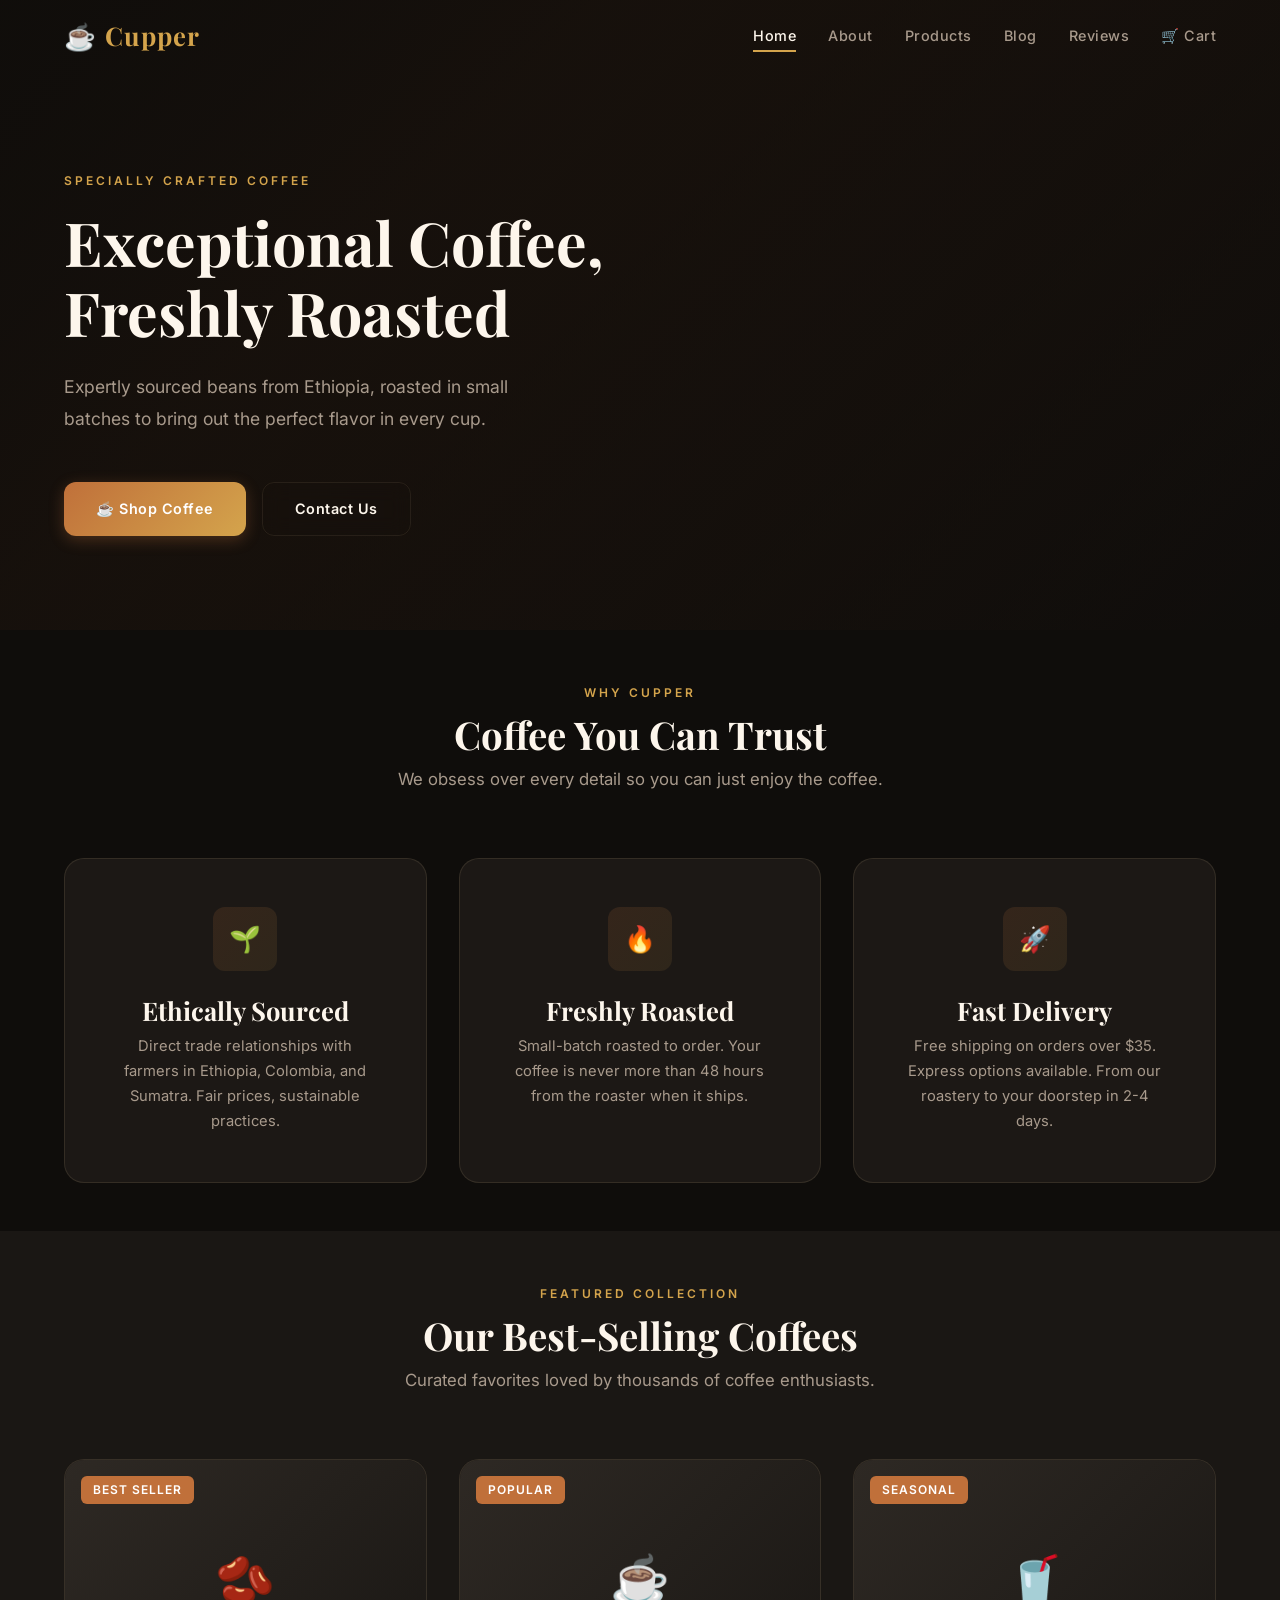
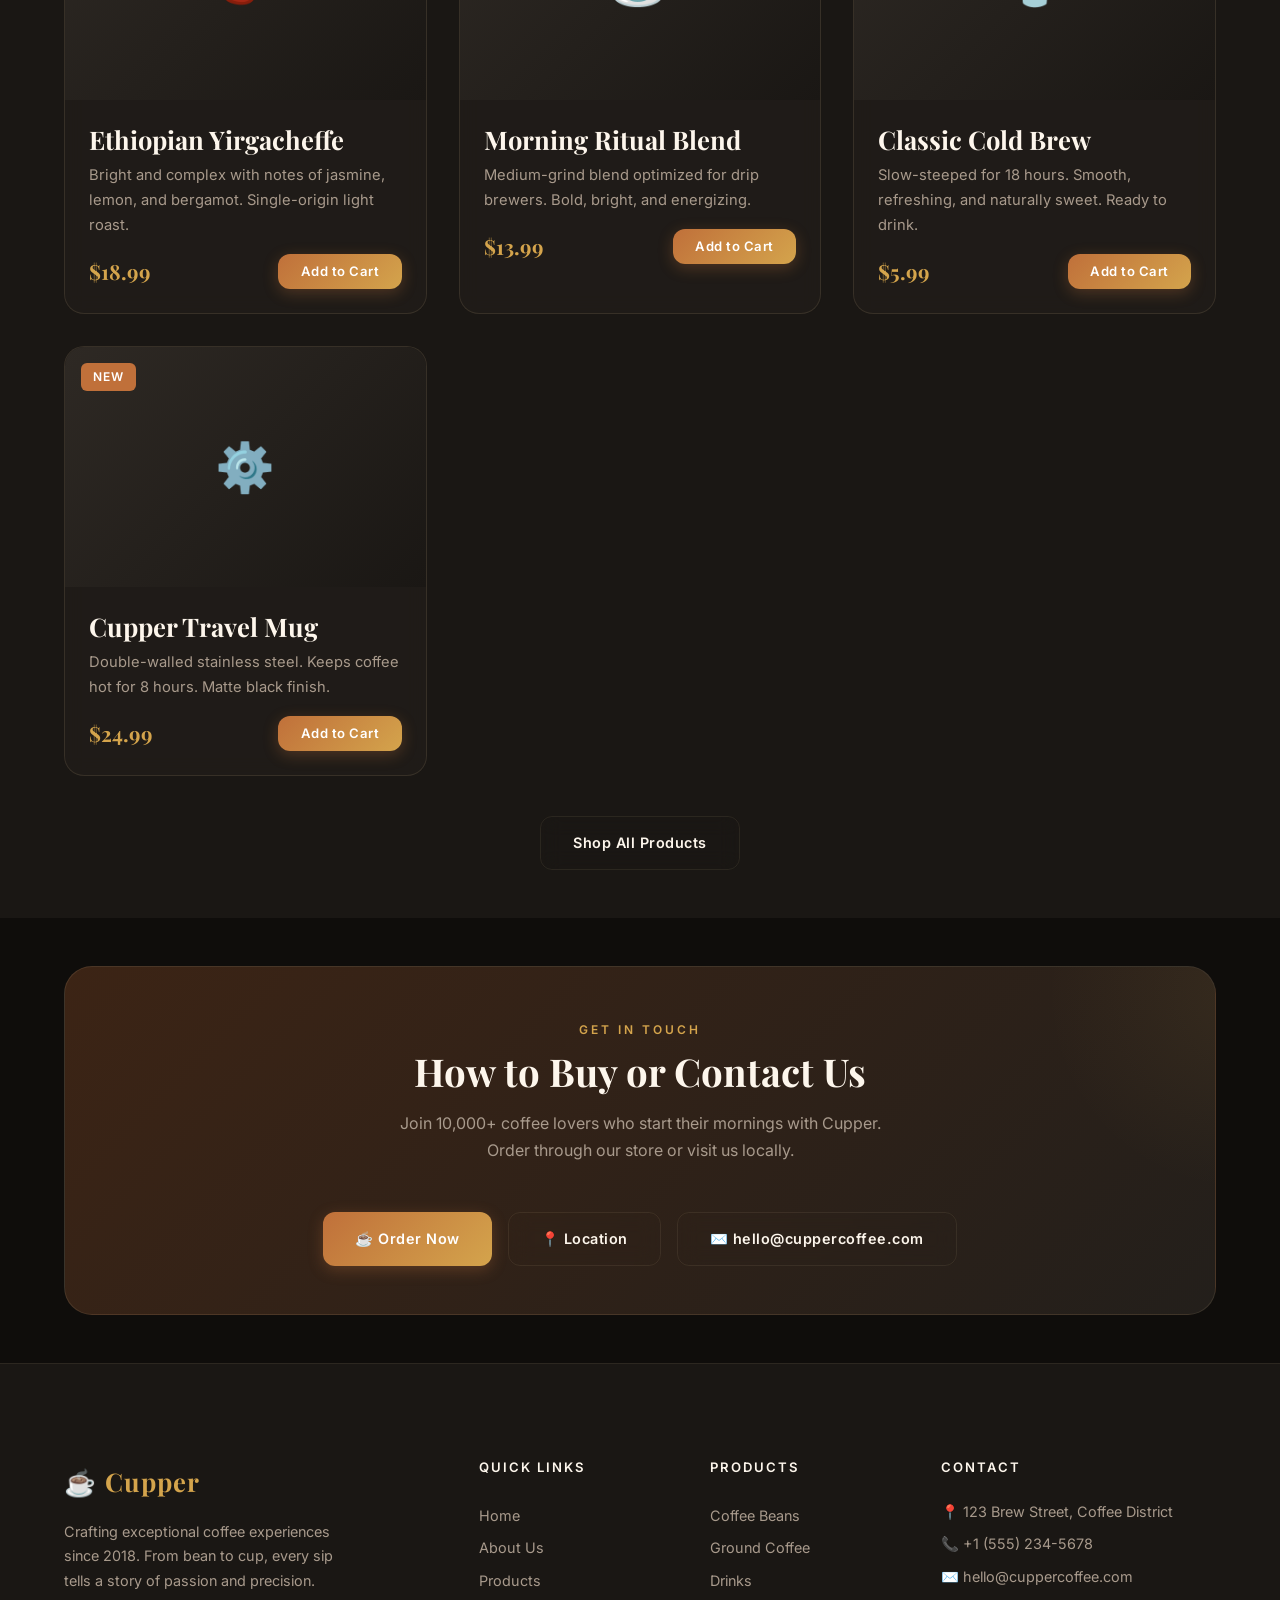
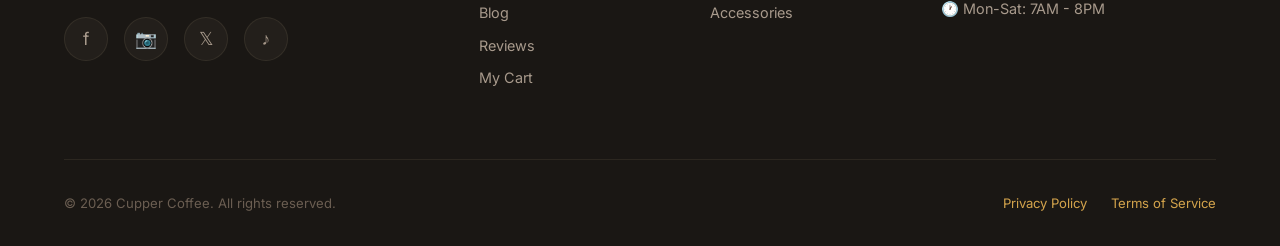
==== commit a6623918: "homepage change" ====
--- a/index.html
+++ b/index.html
@@ -16,49 +16,17 @@
     </div>
     <div class="container">
       <div class="hero-content">
-        <span class="section-label">Est. 2018 — Specialty Coffee</span>
-        <h1>Crafted with Passion,<br>Brewed to <em>Perfection</em></h1>
-        <p>From the lush highlands of Ethiopia to your cup — we source, roast, and deliver the world's finest single-origin coffees. Every bean tells a story.</p>
+        <span class="section-label">Specially Crafted Coffee</span>
+        <h1>Exceptional Coffee,<br>Freshly Roasted</h1>
+        <p>Expertly sourced beans from Ethiopia, roasted in small batches to bring out the perfect flavor in every cup.</p>
         <div class="hero-buttons">
-          <a href="products.html" class="btn btn-primary">☕ Order Now</a>
-          <a href="about.html" class="btn btn-secondary">Our Story →</a>
-        </div>
-        <div class="hero-stats">
-          <div class="hero-stat">
-            <h3>12+</h3>
-            <p>Coffee Origins</p>
-          </div>
-          <div class="hero-stat">
-            <h3>50K+</h3>
-            <p>Cups Served</p>
-          </div>
-          <div class="hero-stat">
-            <h3>4.9★</h3>
-            <p>Customer Rating</p>
-          </div>
-        </div>
-      </div>
-    </div>
-    <div class="hero-decor">☕</div>
-  </section>
-
-  <!-- ABOUT SNIPPET -->
-  <section class="section" style="background: var(--color-bg-alt);">
-    <div class="container">
-      <div class="about-story animate-on-scroll">
-        <div class="about-story-img" style="background: linear-gradient(135deg, #2c1a0e, #1a1714); display:flex; align-items:center; justify-content:center; font-size:6rem;">
-          👨‍🍳
-        </div>
-        <div class="about-story-content">
-          <span class="section-label">Who We Are</span>
-          <h2>Meet the Roaster Behind the Beans</h2>
-          <p>Hi, I'm Daniel — a former software engineer turned specialty coffee roaster. After a life-changing trip to the coffee farms of Ethiopia in 2017, I fell in love with the art and science of coffee.</p>
-          <p>Cupper was born from a simple belief: everyone deserves access to ethically sourced, freshly roasted, exceptional coffee — without the pretension.</p>
-          <a href="about.html" class="btn btn-secondary" style="margin-top:1rem;">Read Our Full Story →</a>
+          <a href="products.html" class="btn btn-primary">☕ Shop Coffee</a>
+          <a href="#contact" class="btn btn-secondary">Contact Us</a>
         </div>
       </div>
     </div>
   </section>
+
 
   <!-- WHY CHOOSE US -->
   <section class="section">
@@ -100,39 +68,24 @@
         <!-- Filled by JS below -->
       </div>
       <div style="text-align:center; margin-top:2.5rem;" class="animate-on-scroll">
-        <a href="products.html" class="btn btn-secondary">Browse All Products →</a>
+        <a href="products.html" class="btn btn-secondary">Shop All Products</a>
       </div>
     </div>
   </section>
 
-  <!-- CUSTOMER REVIEWS -->
-  <section class="section">
-    <div class="container">
-      <div class="section-header animate-on-scroll">
-        <span class="section-label">Testimonials</span>
-        <h2>What Our Customers Say</h2>
-        <p>Real reviews from real coffee lovers.</p>
-      </div>
-      <div class="reviews-grid" id="home-reviews">
-        <!-- Filled by JS below -->
-      </div>
-      <div style="text-align:center; margin-top:2.5rem;" class="animate-on-scroll">
-        <a href="reviews.html" class="btn btn-secondary">Read All Reviews →</a>
-      </div>
-    </div>
-  </section>
 
-  <!-- CTA BANNER -->
+  <!-- CONTACT SECION (anchor) -->
+  <div id="contact"></div>
   <section class="section">
     <div class="container">
       <div class="cta-banner animate-on-scroll">
-        <span class="section-label">Ready to Try?</span>
-        <h2>Your Perfect Cup Awaits</h2>
-        <p>Join 10,000+ coffee lovers who start their mornings with Cupper. Order now and taste the difference.</p>
+        <span class="section-label">Get in Touch</span>
+        <h2>How to Buy or Contact Us</h2>
+        <p>Join 10,000+ coffee lovers who start their mornings with Cupper. Order through our store or visit us locally.</p>
         <div class="cta-buttons">
-          <a href="products.html" class="btn btn-primary">☕ Shop Now</a>
-          <a href="about.html#contact" class="btn btn-secondary">📍 Visit Us</a>
-          <a href="about.html#contact" class="btn btn-secondary">✉️ Contact Us</a>
+          <a href="products.html" class="btn btn-primary">☕ Order Now</a>
+          <a href="about.html#contact" class="btn btn-secondary">📍 Location</a>
+          <a href="mailto:hello@cuppercoffee.com" class="btn btn-secondary">✉️ hello@cuppercoffee.com</a>
         </div>
       </div>
     </div>
@@ -190,29 +143,6 @@
         `).join('');
       }
 
-      // Render home reviews
-      const reviews = [
-        { name: 'Sarah M.', initials: 'SM', rating: 5, date: 'May 2026', text: 'The Ethiopian Yirgacheffe is hands down the best coffee I\'ve ever had. Cupper has turned me into a coffee snob!' },
-        { name: 'James R.', initials: 'JR', rating: 5, date: 'April 2026', text: 'Ordered the House Blend and the Pour-Over Dripper — the quality is outstanding. Will be ordering again!' },
-        { name: 'Marcus D.', initials: 'MD', rating: 5, date: 'March 2026', text: 'I visited the café and was blown away. The atmosphere is cozy, the latte art is beautiful. 10/10!' },
-      ];
-
-      const revGrid = document.getElementById('home-reviews');
-      if (revGrid) {
-        revGrid.innerHTML = reviews.map(r => `
-          <div class="review-card animate-on-scroll">
-            <div class="review-stars">${'★'.repeat(r.rating)}${'☆'.repeat(5 - r.rating)}</div>
-            <p class="review-text">"${r.text}"</p>
-            <div class="review-author">
-              <div class="review-avatar">${r.initials}</div>
-              <div class="review-author-info">
-                <h4>${r.name}</h4>
-                <p>${r.date}</p>
-              </div>
-            </div>
-          </div>
-        `).join('');
-      }
 
       initScrollAnimations();
     });
--- a/css/style.css
+++ b/css/style.css
@@ -7,27 +7,27 @@
 /* --- CSS Custom Properties --- */
 :root {
   /* Colors */
-  --color-bg:         #0f0d0b;
-  --color-bg-alt:     #1a1714;
-  --color-surface:    #231f1b;
+  --color-bg: #0f0d0b;
+  --color-bg-alt: #1a1714;
+  --color-surface: #231f1b;
   --color-surface-hover: #2e2924;
-  --color-border:     rgba(255, 220, 180, 0.08);
-  --color-text:       #f5efe8;
+  --color-border: rgba(255, 220, 180, 0.08);
+  --color-text: #f5efe8;
   --color-text-muted: #a89a8c;
-  --color-text-dim:   #6b5e52;
-  --color-cream:      #fdf6ec;
-  --color-gold:       #d4a44c;
+  --color-text-dim: #6b5e52;
+  --color-cream: #fdf6ec;
+  --color-gold: #d4a44c;
   --color-gold-light: #e8c97a;
-  --color-espresso:   #3c2415;
-  --color-latte:      #c8a882;
-  --color-accent:     #c0703a;
+  --color-espresso: #3c2415;
+  --color-latte: #c8a882;
+  --color-accent: #c0703a;
   --color-accent-hover: #d48044;
-  --color-success:    #5a9e6f;
-  --color-danger:     #c0503a;
+  --color-success: #5a9e6f;
+  --color-danger: #c0503a;
 
   /* Typography */
   --font-heading: 'Playfair Display', Georgia, serif;
-  --font-body:    'Inter', -apple-system, sans-serif;
+  --font-body: 'Inter', -apple-system, sans-serif;
 
   /* Spacing */
   --space-xs: 0.25rem;
@@ -48,16 +48,18 @@
   --radius-md: 12px;
   --radius-lg: 20px;
   --radius-xl: 28px;
-  --shadow-sm: 0 2px 8px rgba(0,0,0,0.2);
-  --shadow-md: 0 4px 20px rgba(0,0,0,0.3);
-  --shadow-lg: 0 8px 40px rgba(0,0,0,0.4);
+  --shadow-sm: 0 2px 8px rgba(0, 0, 0, 0.2);
+  --shadow-md: 0 4px 20px rgba(0, 0, 0, 0.3);
+  --shadow-lg: 0 8px 40px rgba(0, 0, 0, 0.4);
   --glass-bg: rgba(35, 31, 27, 0.7);
   --glass-border: rgba(255, 220, 180, 0.1);
   --transition: 0.3s cubic-bezier(0.4, 0, 0.2, 1);
 }
 
 /* --- Reset & Base --- */
-*, *::before, *::after {
+*,
+*::before,
+*::after {
   margin: 0;
   padding: 0;
   box-sizing: border-box;
@@ -82,7 +84,10 @@
   text-decoration: none;
   transition: color var(--transition);
 }
-a:hover { color: var(--color-gold-light); }
+
+a:hover {
+  color: var(--color-gold-light);
+}
 
 img {
   max-width: 100%;
@@ -96,19 +101,35 @@
   font-family: var(--font-body);
 }
 
-ul { list-style: none; }
-
-h1, h2, h3, h4 {
+ul {
+  list-style: none;
+}
+
+h1,
+h2,
+h3,
+h4 {
   font-family: var(--font-heading);
   font-weight: 700;
   line-height: 1.2;
   color: var(--color-cream);
 }
 
-h1 { font-size: clamp(2.2rem, 5vw, 3.8rem); }
-h2 { font-size: clamp(1.6rem, 3.5vw, 2.4rem); }
-h3 { font-size: clamp(1.2rem, 2.5vw, 1.6rem); }
-h4 { font-size: 1.1rem; }
+h1 {
+  font-size: clamp(2.2rem, 5vw, 3.8rem);
+}
+
+h2 {
+  font-size: clamp(1.6rem, 3.5vw, 2.4rem);
+}
+
+h3 {
+  font-size: clamp(1.2rem, 2.5vw, 1.6rem);
+}
+
+h4 {
+  font-size: 1.1rem;
+}
 
 .container {
   width: 100%;
@@ -118,7 +139,7 @@
 }
 
 .section {
-  padding: var(--space-4xl) 0;
+  padding: var(--space-2xl) 0;
 }
 
 .section-header {
@@ -161,7 +182,7 @@
 #site-nav.scrolled {
   background: rgba(15, 13, 11, 0.95);
   backdrop-filter: blur(20px);
-  box-shadow: 0 1px 20px rgba(0,0,0,0.4);
+  box-shadow: 0 1px 20px rgba(0, 0, 0, 0.4);
 }
 
 .nav-inner {
@@ -237,7 +258,9 @@
   transition: color var(--transition);
 }
 
-.nav-cart:hover { color: var(--color-cream); }
+.nav-cart:hover {
+  color: var(--color-cream);
+}
 
 .cart-badge {
   position: absolute;
@@ -284,9 +307,11 @@
 .nav-hamburger.open span:nth-child(1) {
   transform: rotate(45deg) translate(5px, 5px);
 }
+
 .nav-hamburger.open span:nth-child(2) {
   opacity: 0;
 }
+
 .nav-hamburger.open span:nth-child(3) {
   transform: rotate(-45deg) translate(5px, -5px);
 }
@@ -320,11 +345,18 @@
   transition: color var(--transition);
 }
 
-.nav-mobile a:hover { color: var(--color-cream); }
+.nav-mobile a:hover {
+  color: var(--color-cream);
+}
 
 @media (max-width: 768px) {
-  .nav-links { display: none; }
-  .nav-hamburger { display: flex; }
+  .nav-links {
+    display: none;
+  }
+
+  .nav-hamburger {
+    display: flex;
+  }
 }
 
 /* ============================================================
@@ -450,7 +482,7 @@
    ============================================================ */
 .hero {
   position: relative;
-  min-height: 100vh;
+  min-height: 70vh;
   display: flex;
   align-items: center;
   overflow: hidden;
@@ -472,12 +504,10 @@
   content: '';
   position: absolute;
   inset: 0;
-  background: linear-gradient(
-    135deg,
-    rgba(15, 13, 11, 0.92) 0%,
-    rgba(15, 13, 11, 0.7) 40%,
-    rgba(15, 13, 11, 0.5) 100%
-  );
+  background: linear-gradient(135deg,
+      rgba(15, 13, 11, 0.92) 0%,
+      rgba(15, 13, 11, 0.7) 40%,
+      rgba(15, 13, 11, 0.5) 100%);
 }
 
 .hero-content {
@@ -725,7 +755,7 @@
   background: linear-gradient(135deg, var(--color-espresso), var(--color-surface));
   border: 1px solid var(--glass-border);
   border-radius: var(--radius-xl);
-  padding: var(--space-4xl) var(--space-2xl);
+  padding: var(--space-2xl) var(--space-xl);
   text-align: center;
   position: relative;
   overflow: hidden;
@@ -1271,6 +1301,7 @@
   font-size: 0.9rem;
   display: -webkit-box;
   -webkit-line-clamp: 3;
+  line-clamp: 3;
   -webkit-box-orient: vertical;
   overflow: hidden;
 }
@@ -1544,8 +1575,13 @@
    ANIMATIONS
    ============================================================ */
 @keyframes fadeIn {
-  from { opacity: 0; }
-  to { opacity: 1; }
+  from {
+    opacity: 0;
+  }
+
+  to {
+    opacity: 1;
+  }
 }
 
 @keyframes fadeInUp {
@@ -1553,6 +1589,7 @@
     opacity: 0;
     transform: translateY(30px);
   }
+
   to {
     opacity: 1;
     transform: translateY(0);
@@ -1564,6 +1601,7 @@
     opacity: 0;
     transform: translateY(-10px);
   }
+
   to {
     opacity: 1;
     transform: translateY(0);
@@ -1588,12 +1626,15 @@
   .about-story {
     grid-template-columns: 1fr;
   }
+
   .about-story-img {
     height: 300px;
   }
+
   .cart-layout {
     grid-template-columns: 1fr;
   }
+
   .footer-grid {
     grid-template-columns: 1fr 1fr;
   }
@@ -1603,21 +1644,27 @@
   .hero-stats {
     gap: var(--space-xl);
   }
+
   .contact-grid {
     grid-template-columns: 1fr;
   }
+
   .form-row {
     grid-template-columns: 1fr;
   }
+
   .footer-grid {
     grid-template-columns: 1fr;
   }
+
   .blog-grid {
     grid-template-columns: 1fr;
   }
+
   .reviews-grid {
     grid-template-columns: 1fr;
   }
+
   .reviews-stats {
     flex-direction: column;
     text-align: center;
@@ -1628,11 +1675,13 @@
   .hero-buttons {
     flex-direction: column;
   }
+
   .hero-stat h3 {
     font-size: 1.5rem;
   }
+
   .hero-stats {
     flex-wrap: wrap;
     gap: var(--space-lg);
   }
-}
+}
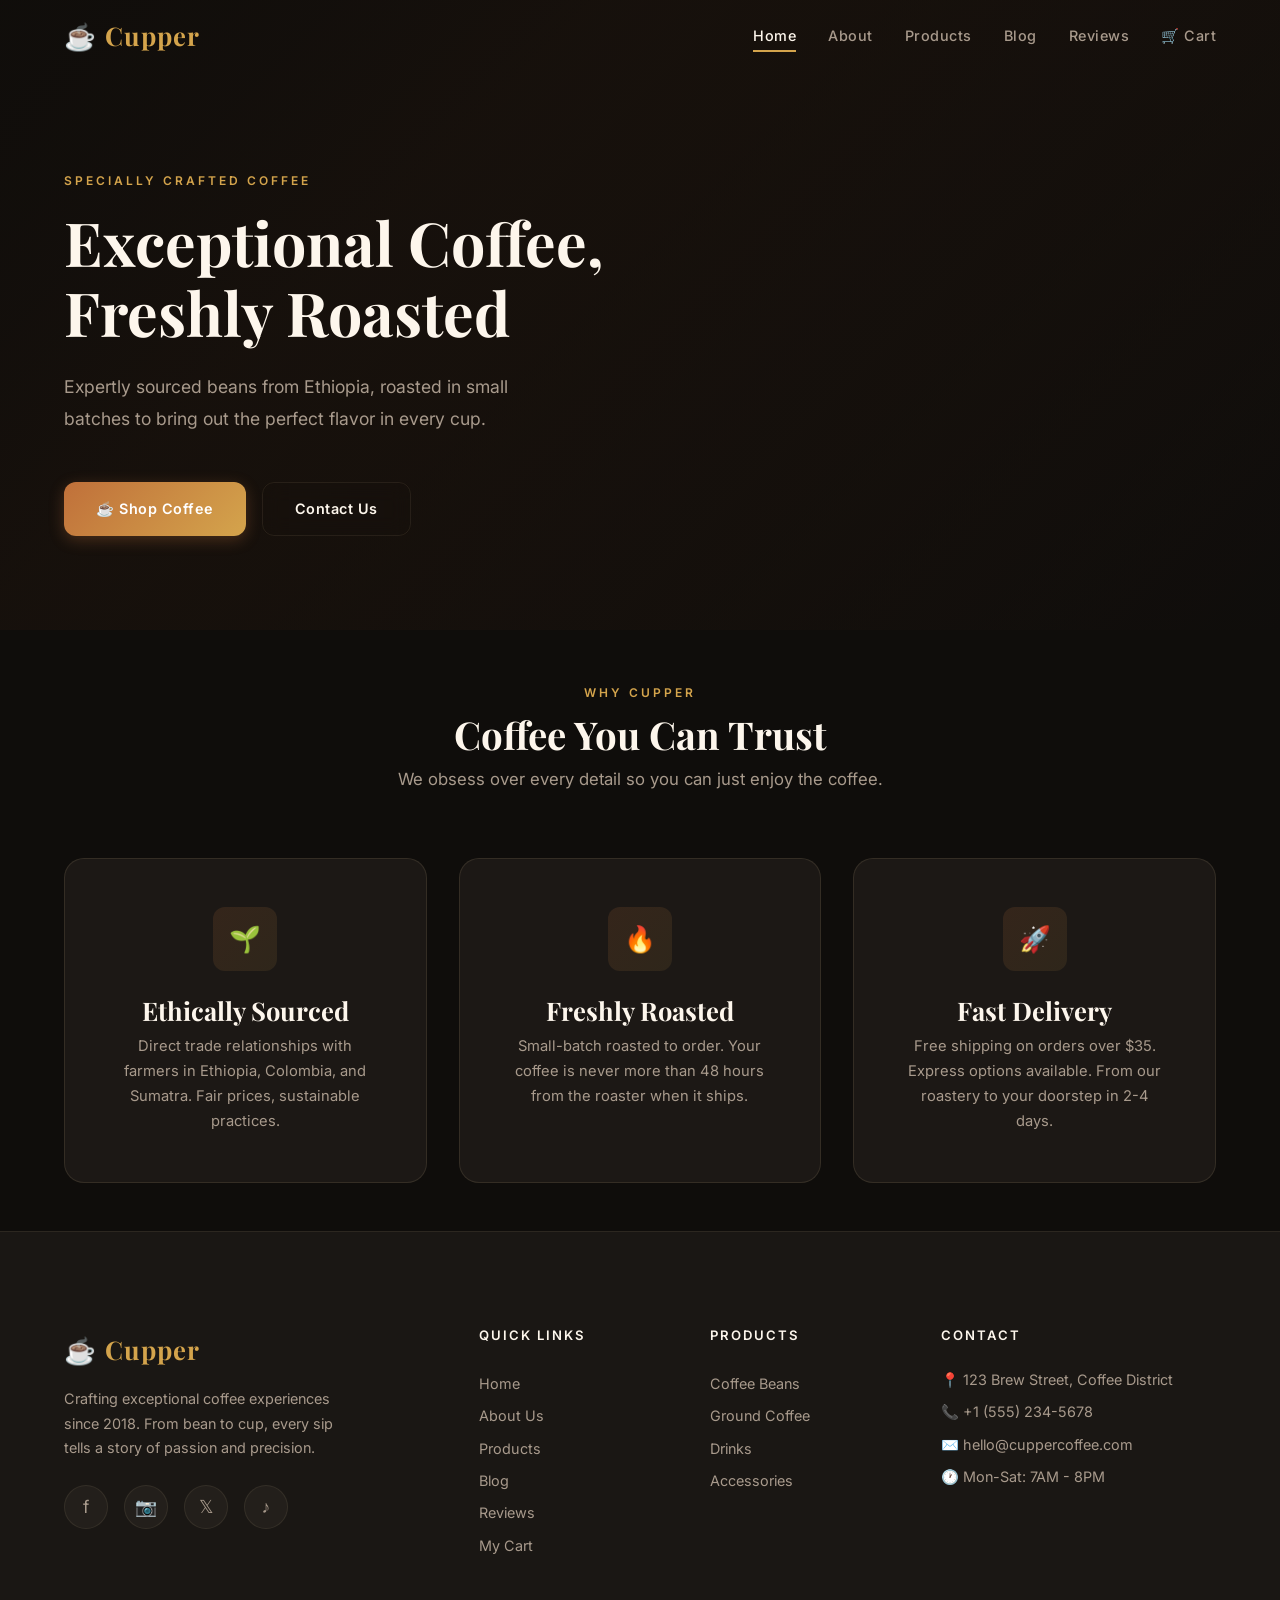
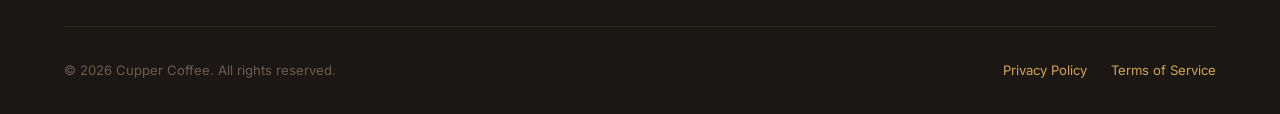
==== commit ff6f46db: "simplifying" ====
--- a/index.html
+++ b/index.html
@@ -1,27 +1,32 @@
 <!DOCTYPE html>
 <html lang="en">
+
 <head>
   <meta charset="UTF-8">
   <meta name="viewport" content="width=device-width, initial-scale=1.0">
-  <meta name="description" content="Cupper Coffee — Exceptional specialty coffee, ethically sourced and freshly roasted. Order online or visit our café.">
+  <meta name="description"
+    content="Cupper Coffee — Exceptional specialty coffee, ethically sourced and freshly roasted. Order online or visit our café.">
   <title>Cupper Coffee — Specialty Coffee, Roasted Fresh</title>
   <link rel="stylesheet" href="css/style.css">
 </head>
+
 <body>
 
   <!-- HERO -->
   <section class="hero">
     <div class="hero-bg">
-      <div style="width:100%;height:100%;background:linear-gradient(135deg, #1a1108 0%, #2c1a0e 30%, #0f0d0b 100%);"></div>
+      <div style="width:100%;height:100%;background:linear-gradient(135deg, #1a1108 0%, #2c1a0e 30%, #0f0d0b 100%);">
+      </div>
     </div>
     <div class="container">
       <div class="hero-content">
         <span class="section-label">Specially Crafted Coffee</span>
         <h1>Exceptional Coffee,<br>Freshly Roasted</h1>
-        <p>Expertly sourced beans from Ethiopia, roasted in small batches to bring out the perfect flavor in every cup.</p>
+        <p>Expertly sourced beans from Ethiopia, roasted in small batches to bring out the perfect flavor in every cup.
+        </p>
         <div class="hero-buttons">
           <a href="products.html" class="btn btn-primary">☕ Shop Coffee</a>
-          <a href="#contact" class="btn btn-secondary">Contact Us</a>
+          <a href="about.html#contact" class="btn btn-secondary">Contact Us</a>
         </div>
       </div>
     </div>
@@ -40,7 +45,8 @@
         <div class="feature-card animate-on-scroll">
           <div class="feature-icon">🌱</div>
           <h3>Ethically Sourced</h3>
-          <p>Direct trade relationships with farmers in Ethiopia, Colombia, and Sumatra. Fair prices, sustainable practices.</p>
+          <p>Direct trade relationships with farmers in Ethiopia, Colombia, and Sumatra. Fair prices, sustainable
+            practices.</p>
         </div>
         <div class="feature-card animate-on-scroll">
           <div class="feature-icon">🔥</div>
@@ -50,42 +56,8 @@
         <div class="feature-card animate-on-scroll">
           <div class="feature-icon">🚀</div>
           <h3>Fast Delivery</h3>
-          <p>Free shipping on orders over $35. Express options available. From our roastery to your doorstep in 2-4 days.</p>
-        </div>
-      </div>
-    </div>
-  </section>
-
-  <!-- FEATURED PRODUCTS -->
-  <section class="section" style="background: var(--color-bg-alt);">
-    <div class="container">
-      <div class="section-header animate-on-scroll">
-        <span class="section-label">Featured Collection</span>
-        <h2>Our Best-Selling Coffees</h2>
-        <p>Curated favorites loved by thousands of coffee enthusiasts.</p>
-      </div>
-      <div class="products-grid" id="featured-products">
-        <!-- Filled by JS below -->
-      </div>
-      <div style="text-align:center; margin-top:2.5rem;" class="animate-on-scroll">
-        <a href="products.html" class="btn btn-secondary">Shop All Products</a>
-      </div>
-    </div>
-  </section>
-
-
-  <!-- CONTACT SECION (anchor) -->
-  <div id="contact"></div>
-  <section class="section">
-    <div class="container">
-      <div class="cta-banner animate-on-scroll">
-        <span class="section-label">Get in Touch</span>
-        <h2>How to Buy or Contact Us</h2>
-        <p>Join 10,000+ coffee lovers who start their mornings with Cupper. Order through our store or visit us locally.</p>
-        <div class="cta-buttons">
-          <a href="products.html" class="btn btn-primary">☕ Order Now</a>
-          <a href="about.html#contact" class="btn btn-secondary">📍 Location</a>
-          <a href="mailto:hello@cuppercoffee.com" class="btn btn-secondary">✉️ hello@cuppercoffee.com</a>
+          <p>Free shipping on orders over $35. Express options available. From our roastery to your doorstep in 2-4
+            days.</p>
         </div>
       </div>
     </div>
@@ -93,59 +65,10 @@
 
   <script src="js/main.js"></script>
   <script>
-    // Featured Products (subset)
-    const FEATURED = [
-      {
-        id: 'bean-01', name: 'Ethiopian Yirgacheffe', category: 'beans',
-        price: 18.99, badge: 'Best Seller',
-        description: 'Bright and complex with notes of jasmine, lemon, and bergamot. Single-origin light roast.'
-      },
-      {
-        id: 'ground-01', name: 'Morning Ritual Blend', category: 'ground',
-        price: 13.99, badge: 'Popular',
-        description: 'Medium-grind blend optimized for drip brewers. Bold, bright, and energizing.'
-      },
-      {
-        id: 'drink-01', name: 'Classic Cold Brew', category: 'drinks',
-        price: 5.99, badge: 'Seasonal',
-        description: 'Slow-steeped for 18 hours. Smooth, refreshing, and naturally sweet. Ready to drink.'
-      },
-      {
-        id: 'acc-02', name: 'Cupper Travel Mug', category: 'accessories',
-        price: 24.99, badge: 'New',
-        description: 'Double-walled stainless steel. Keeps coffee hot for 8 hours. Matte black finish.'
-      },
-    ];
-
-    const catEmoji = { beans: '🫘', ground: '☕', drinks: '🥤', accessories: '⚙️' };
-
     document.addEventListener('DOMContentLoaded', () => {
-      // Render featured products
-      const grid = document.getElementById('featured-products');
-      if (grid) {
-        grid.innerHTML = FEATURED.map(p => `
-          <div class="card product-card animate-on-scroll">
-            <div style="position:relative;">
-              <div class="card-img" style="background:linear-gradient(135deg,#2e2924,#1a1714);display:flex;align-items:center;justify-content:center;font-size:3rem;">
-                ${catEmoji[p.category] || '☕'}
-              </div>
-              ${p.badge ? `<span class="product-badge">${p.badge}</span>` : ''}
-            </div>
-            <div class="card-body">
-              <h3>${p.name}</h3>
-              <p>${p.description}</p>
-              <div class="card-footer">
-                <span class="card-price">$${p.price.toFixed(2)}</span>
-                <button class="btn btn-primary btn-sm" onclick="addToCart(${JSON.stringify(p).replace(/"/g, '&quot;')})">Add to Cart</button>
-              </div>
-            </div>
-          </div>
-        `).join('');
-      }
-
-
       initScrollAnimations();
     });
   </script>
 </body>
-</html>
+
+</html>
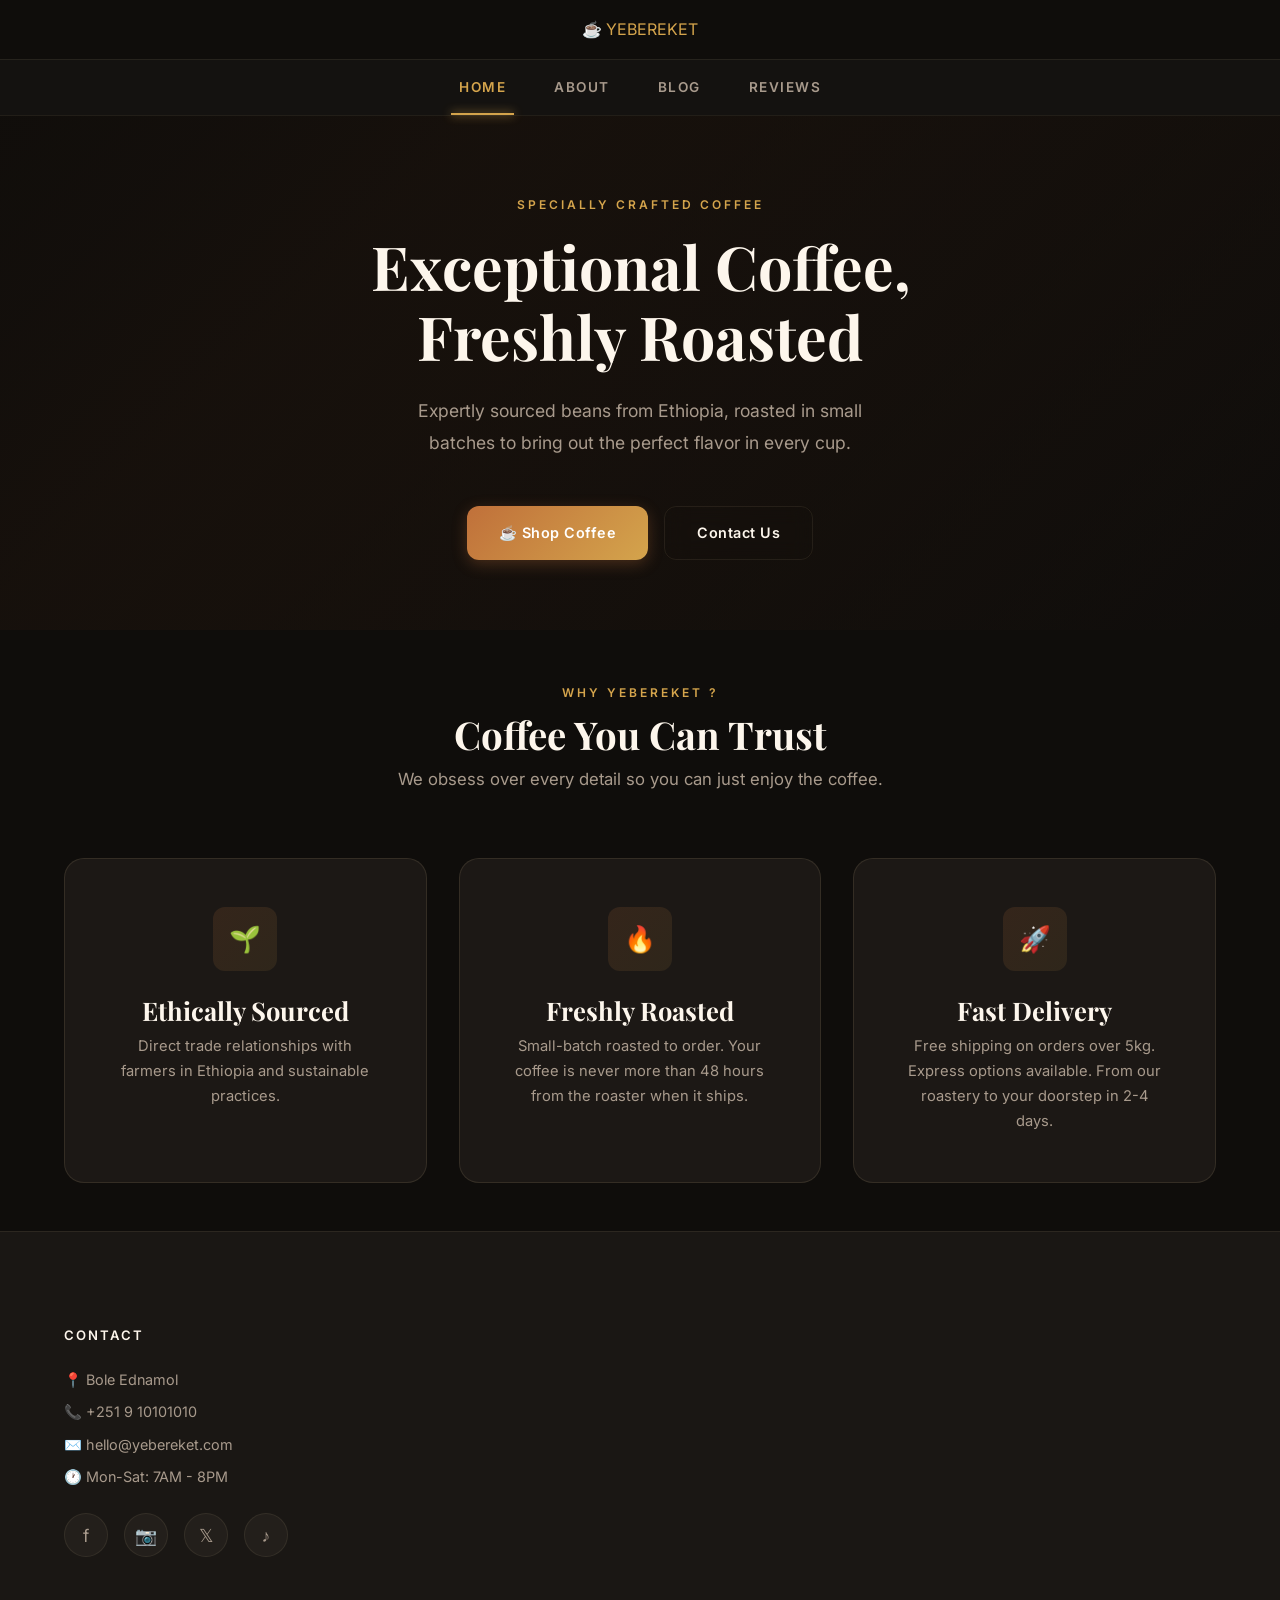
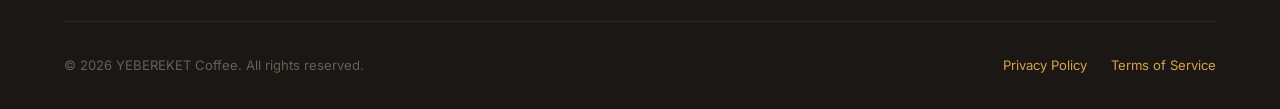
==== commit 8d9a6a9a: "YEBEREKET" ====
--- a/index.html
+++ b/index.html
@@ -5,8 +5,8 @@
   <meta charset="UTF-8">
   <meta name="viewport" content="width=device-width, initial-scale=1.0">
   <meta name="description"
-    content="Cupper Coffee — Exceptional specialty coffee, ethically sourced and freshly roasted. Order online or visit our café.">
-  <title>Cupper Coffee — Specialty Coffee, Roasted Fresh</title>
+    content="YEBEREKET — Premium roasted coffee, ethically sourced and freshly roasted. Order online or visit our café.">
+  <title>YEBEREKET — Premium Roasted Coffee</title>
   <link rel="stylesheet" href="css/style.css">
 </head>
 
@@ -37,7 +37,7 @@
   <section class="section">
     <div class="container">
       <div class="section-header animate-on-scroll">
-        <span class="section-label">Why Cupper</span>
+        <span class="section-label">Why YEBEREKET ?</span>
         <h2>Coffee You Can Trust</h2>
         <p>We obsess over every detail so you can just enjoy the coffee.</p>
       </div>
@@ -45,7 +45,7 @@
         <div class="feature-card animate-on-scroll">
           <div class="feature-icon">🌱</div>
           <h3>Ethically Sourced</h3>
-          <p>Direct trade relationships with farmers in Ethiopia, Colombia, and Sumatra. Fair prices, sustainable
+          <p>Direct trade relationships with farmers in Ethiopia and sustainable
             practices.</p>
         </div>
         <div class="feature-card animate-on-scroll">
@@ -56,7 +56,7 @@
         <div class="feature-card animate-on-scroll">
           <div class="feature-icon">🚀</div>
           <h3>Fast Delivery</h3>
-          <p>Free shipping on orders over $35. Express options available. From our roastery to your doorstep in 2-4
+          <p>Free shipping on orders over 5kg. Express options available. From our roastery to your doorstep in 2-4
             days.</p>
         </div>
       </div>
--- a/css/style.css
+++ b/css/style.css
@@ -41,7 +41,7 @@
 
   /* Sizing */
   --max-width: 1200px;
-  --nav-height: 72px;
+  --nav-height: 120px;
 
   /* Effects */
   --radius-sm: 6px;
@@ -174,179 +174,73 @@
   top: 0;
   left: 0;
   right: 0;
-  height: var(--nav-height);
   z-index: 1000;
-  transition: background var(--transition), box-shadow var(--transition);
+  background: var(--color-bg);
+  transition: all var(--transition);
+  border-bottom: 1px solid var(--color-border);
 }
 
 #site-nav.scrolled {
-  background: rgba(15, 13, 11, 0.95);
+  background: rgba(15, 13, 11, 0.98);
   backdrop-filter: blur(20px);
-  box-shadow: 0 1px 20px rgba(0, 0, 0, 0.4);
-}
-
-.nav-inner {
-  display: flex;
-  align-items: center;
-  justify-content: space-between;
-  height: 100%;
+  box-shadow: 0 4px 30px rgba(0, 0, 0, 0.5);
+}
+
+.nav-logo-row {
+  display: flex;
+  justify-content: center;
+  align-items: center;
+  padding: var(--space-md) 0;
+}
+
+.nav-tabs-row {
+  border-top: 1px solid var(--color-border);
+  display: flex;
+  justify-content: center;
+  background: rgba(255, 255, 255, 0.02);
+}
+
+.nav-tabs {
+  display: flex;
+  gap: var(--space-xl);
   max-width: var(--max-width);
   margin: 0 auto;
   padding: 0 var(--space-lg);
 }
 
-.nav-logo {
-  font-family: var(--font-heading);
-  font-size: 1.6rem;
-  font-weight: 700;
-  color: var(--color-cream);
-  letter-spacing: 1px;
-  display: flex;
-  align-items: center;
-  gap: var(--space-sm);
-}
-
-.nav-logo span {
-  color: var(--color-gold);
-}
-
-.nav-links {
-  display: flex;
-  align-items: center;
-  gap: var(--space-xl);
-}
-
-.nav-links a {
-  color: var(--color-text-muted);
-  font-size: 0.9rem;
-  font-weight: 500;
-  letter-spacing: 0.5px;
+.nav-tab-item {
   position: relative;
-  transition: color var(--transition);
-}
-
-.nav-links a:hover,
-.nav-links a.active {
-  color: var(--color-cream);
-}
-
-.nav-links a::after {
+  padding: var(--space-md) var(--space-sm);
+  color: var(--color-text-muted);
+  font-size: 0.85rem;
+  font-weight: 600;
+  text-transform: uppercase;
+  letter-spacing: 1.5px;
+  transition: all var(--transition);
+}
+
+.nav-tab-item:hover,
+.nav-tab-item.active {
+  color: var(--color-gold);
+}
+
+.nav-tab-item.active::after {
   content: '';
   position: absolute;
-  bottom: -4px;
+  bottom: 0;
   left: 0;
-  width: 0;
+  width: 100%;
   height: 2px;
   background: var(--color-gold);
-  transition: width var(--transition);
-}
-
-.nav-links a:hover::after,
-.nav-links a.active::after {
-  width: 100%;
-}
-
-.nav-cart {
-  position: relative;
-  display: flex;
-  align-items: center;
-  gap: var(--space-xs);
-  color: var(--color-text-muted);
-  font-size: 0.9rem;
-  font-weight: 500;
-  cursor: pointer;
-  transition: color var(--transition);
-}
-
-.nav-cart:hover {
-  color: var(--color-cream);
-}
-
-.cart-badge {
-  position: absolute;
-  top: -8px;
-  right: -12px;
-  background: var(--color-accent);
-  color: #fff;
-  font-size: 0.65rem;
-  font-weight: 700;
-  width: 18px;
-  height: 18px;
-  border-radius: 50%;
-  display: flex;
-  align-items: center;
-  justify-content: center;
-  opacity: 0;
-  transform: scale(0);
-  transition: all var(--transition);
-}
-
-.cart-badge.visible {
-  opacity: 1;
-  transform: scale(1);
-}
-
-/* Hamburger */
-.nav-hamburger {
-  display: none;
-  flex-direction: column;
-  gap: 5px;
-  background: none;
-  padding: 4px;
-}
-
-.nav-hamburger span {
-  display: block;
-  width: 24px;
-  height: 2px;
-  background: var(--color-text);
-  transition: all var(--transition);
-  border-radius: 2px;
-}
-
-.nav-hamburger.open span:nth-child(1) {
-  transform: rotate(45deg) translate(5px, 5px);
-}
-
-.nav-hamburger.open span:nth-child(2) {
-  opacity: 0;
-}
-
-.nav-hamburger.open span:nth-child(3) {
-  transform: rotate(-45deg) translate(5px, -5px);
-}
-
-/* Mobile Nav */
-.nav-mobile {
-  display: none;
-  position: fixed;
-  top: var(--nav-height);
-  left: 0;
-  right: 0;
-  bottom: 0;
-  background: rgba(15, 13, 11, 0.98);
-  backdrop-filter: blur(20px);
-  flex-direction: column;
-  align-items: center;
-  justify-content: center;
-  gap: var(--space-xl);
-  z-index: 999;
-}
-
-.nav-mobile.open {
-  display: flex;
-  animation: fadeIn 0.3s ease;
-}
-
-.nav-mobile a {
-  font-family: var(--font-heading);
-  font-size: 1.8rem;
-  color: var(--color-text-muted);
-  transition: color var(--transition);
-}
-
-.nav-mobile a:hover {
-  color: var(--color-cream);
+  box-shadow: 0 0 10px var(--color-gold);
+}
+
+#site-nav.scrolled .nav-logo-row {
+  padding: var(--space-sm) 0;
+}
+
+#site-nav.scrolled .nav-tab-item {
+  padding: var(--space-sm) var(--space-sm);
 }
 
 @media (max-width: 768px) {
@@ -515,6 +409,8 @@
   z-index: 1;
   max-width: 650px;
   padding-top: var(--nav-height);
+  text-align: center;
+  margin: 0 auto;
 }
 
 .hero-content .section-label {
@@ -537,12 +433,15 @@
   margin-bottom: var(--space-2xl);
   max-width: 500px;
   line-height: 1.8;
+  margin-left: auto;
+  margin-right: auto;
 }
 
 .hero-buttons {
   display: flex;
   gap: var(--space-md);
   flex-wrap: wrap;
+  justify-content: center;
 }
 
 .hero-stats {
@@ -1673,7 +1572,9 @@
 
 @media (max-width: 480px) {
   .hero-buttons {
-    flex-direction: column;
+    flex-direction: row;
+    justify-content: center;
+    gap: var(--space-sm);
   }
 
   .hero-stat h3 {
